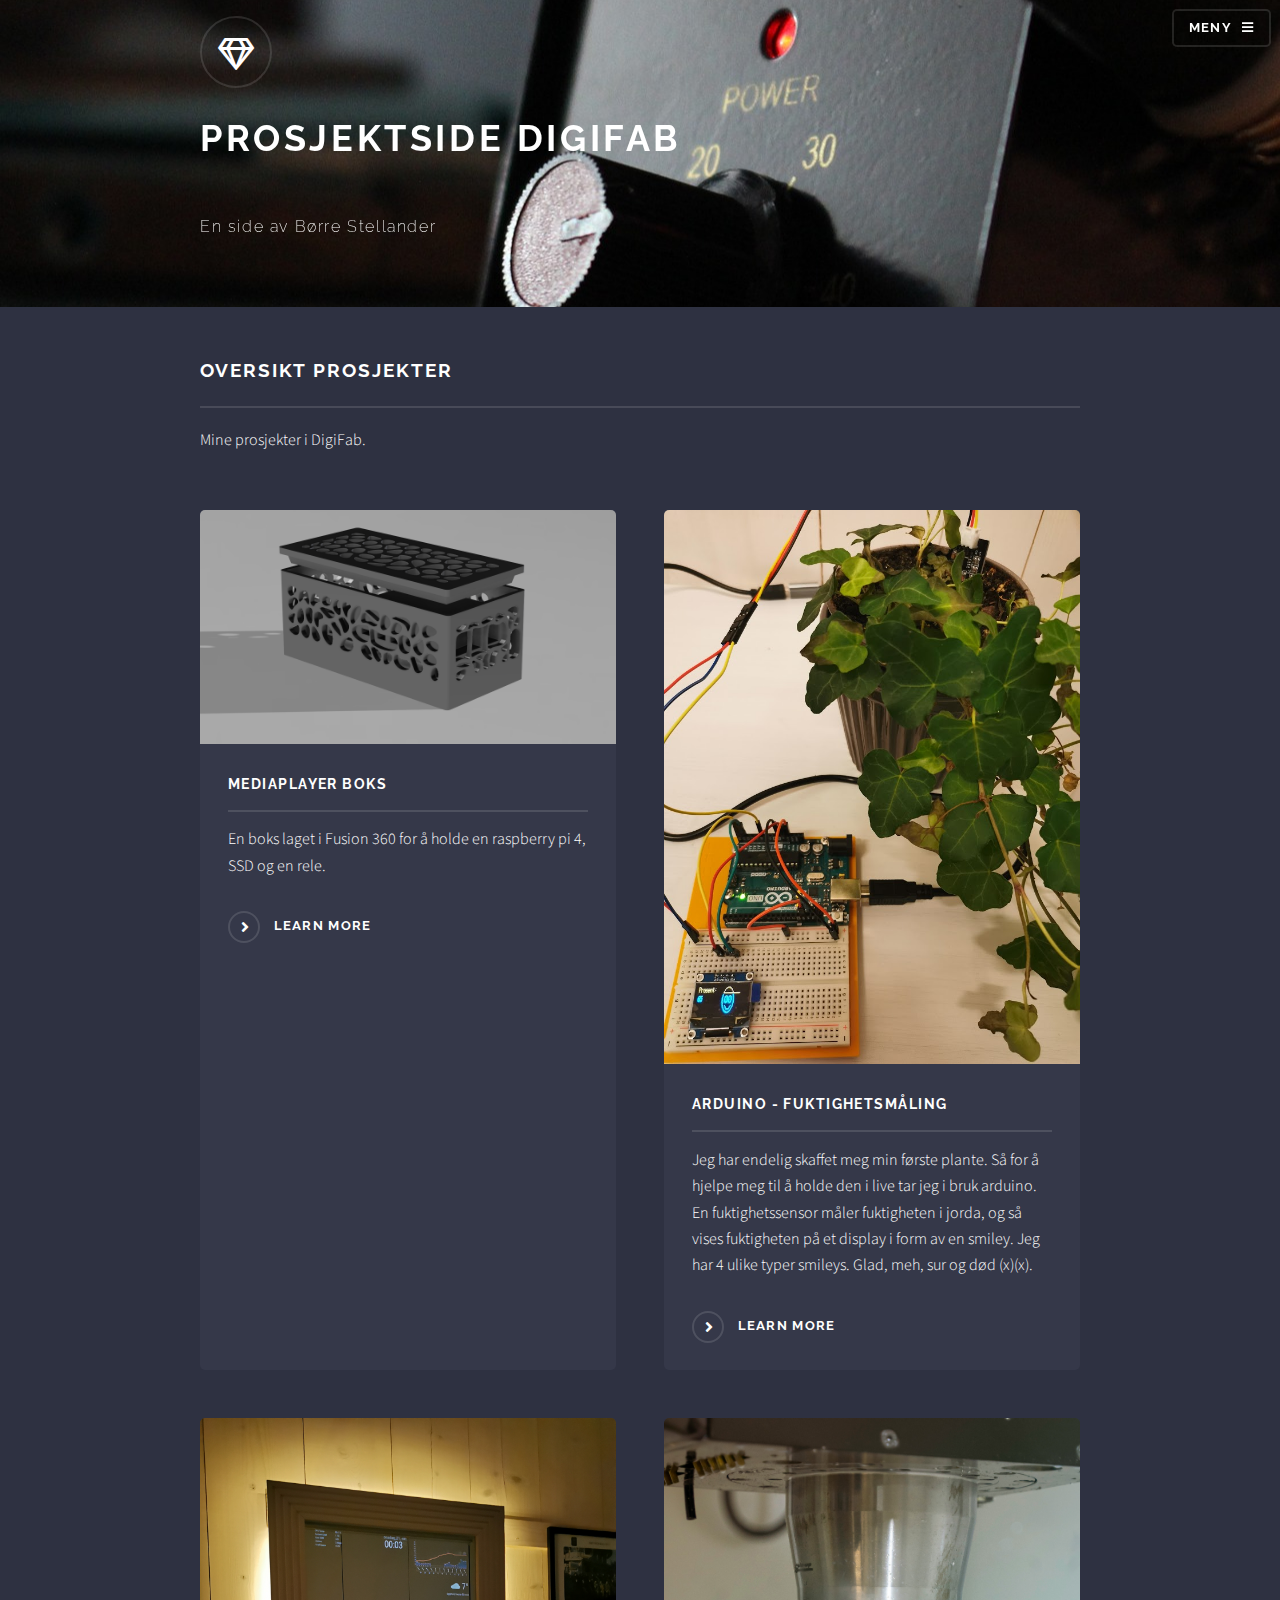
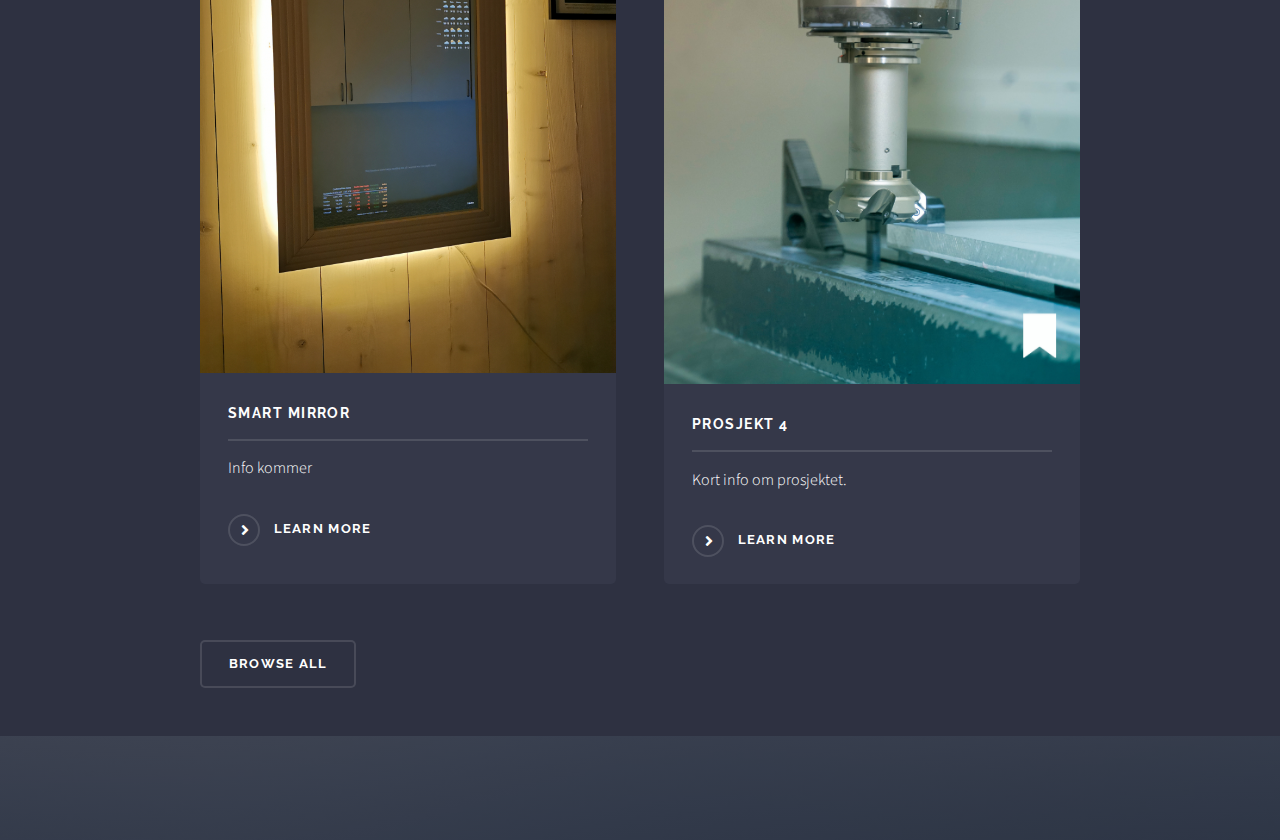
==== docs/index.html @ 193b2a67 "smart_mirror" ====
<!DOCTYPE HTML>
<!--
	Solid State by HTML5 UP
	html5up.net | @ajlkn
	Free for personal and commercial use under the CCA 3.0 license (html5up.net/license)
-->
<html>
	<head>
		<title>Prosjektside DigiFab </title>
		<meta charset="utf-8" />
		<meta name="viewport" content="width=device-width, initial-scale=1, user-scalable=no" />
		<link rel="stylesheet" href="assets/css/main.css" />
	</head>
	<body class="is-preload">

		<!-- Page Wrapper -->
			<div id="page-wrapper">

				<!-- Header -->
					<header id="header" class="alt">
						<h1><a href="index.html">Stellanova</a></h1>
						<nav>
							<a href="#menu">Meny</a>
						</nav>
					</header>
 
				<!-- Menu -->
					<nav id="menu">
						<div class="inner">
							<h2>Menu</h2>
							<ul class="links">
								<li><a href="index.html">Forside</a></li>
								<li><a href="prosjekt2.html">MediaPlayer Box</a></li>
								<li><a href="prosjekt3.html">Fuktighetsmåling</a></li>
								<li><a href="smart_mirror.html">Smart Mirror</a></li>
								<li><a href="prosjekt4.html">Prosjekt 5</a></li>
							</ul>
							<a href="#" class="close">Close</a>
						</div>
					</nav>

				<!-- Banner -->
					<section id="banner">
<!--						<a href="#" class="image"><img src="images/Snowboardv2.jpg" alt="" /></a> -->
						<div class="inner">
							
							<div class="logo"><span class="icon fa-gem"></span></div>
							
							<h2>Prosjektside DigiFab</h2>
							<p>En side av Børre Stellander</p>
							
						</div>
					</section>

				<!-- Wrapper -->
					<section id="wrapper">
							<section id="four" class="wrapper alt style1">
								<div class="inner">
									<h2 class="major">Oversikt prosjekter</h2>
									<p>Mine prosjekter i DigiFab.</p>
									<section class="features">
										<article id="prosjekt2">											
											<a href="prosjekt2.html" class="image"><img src="images/Mediebox v11.png" alt="" /></a>
<!-- Sett article inn i en span	og mod css for å ha link ved å trykke på hele "article"	-->												

											<h3 class="major">MediaPlayer Boks</h3>
											<p>En boks laget i Fusion 360 for å holde en raspberry pi 4, SSD og en rele.</p>
											<a href="prosjekt2.html" class="special">Learn more</a>
										</article>
										<article>
											<a href="prosjekt3.html" class="image"><img src="images/planteV2.jpg" alt="" /></a>
											<h3 class="major">Arduino - Fuktighetsmåling</h3>
											<p>Jeg har endelig skaffet meg min første plante. Så for å hjelpe meg til å holde den i live tar jeg i bruk arduino. 
												En fuktighetssensor måler fuktigheten i jorda, og så vises fuktigheten på et display i form av en smiley. Jeg har 4 ulike typer smileys.
												Glad, meh, sur og død (x)(x).
											</p>
											<a href="prosjekt3.html" class="special">Learn more</a>
										</article>
										<article>
											<a href="smart_mirror.html" class="image"><img src="images/mirror.jpg" alt="" /></a>
											<h3 class="major">Smart Mirror</h3>
											<p>Info kommer</p>
											<a href="#" class="special">Learn more</a>
										</article>
										<article>
											<a href="#" class="image"><img src="images/cnc.jpg" alt="" /></a>
											<h3 class="major">Prosjekt 4</h3>
											<p>Kort info om prosjektet.</p>
											<a href="#" class="special">Learn more</a>
										</article>
									</section>
									<ul class="actions">
										<li><a href="#" class="button">Browse All</a></li>
									</ul>
								</div>
							</section>

					</section>

				<!-- Footer -->
					<section id="footer">			
					</section>

			</div>

		<!-- Scripts -->
			<script src="assets/js/jquery.min.js"></script>
			<script src="assets/js/jquery.scrollex.min.js"></script>
			<script src="assets/js/browser.min.js"></script>
			<script src="assets/js/breakpoints.min.js"></script>
			<script src="assets/js/util.js"></script>
			<script src="assets/js/main.js"></script>

	</body>
</html>
---- docs/assets/css/main.css ----
@import url(fontawesome-all.min.css);
@import url("https://fonts.googleapis.com/css?family=Raleway:200,700|Source+Sans+Pro:300,600,300italic,600italic");

/*
	Solid State by HTML5 UP
	html5up.net | @ajlkn
	Free for personal and commercial use under the CCA 3.0 license (html5up.net/license)
*/

html, body, div, span, applet, object,
iframe, h1, h2, h3, h4, h5, h6, p, blockquote,
pre, a, abbr, acronym, address, big, cite,
code, del, dfn, em, img, ins, kbd, q, s, samp,
small, strike, strong, sub, sup, tt, var, b,
u, i, center, dl, dt, dd, ol, ul, li, fieldset,
form, label, legend, table, caption, tbody,
tfoot, thead, tr, th, td, article, aside,
canvas, details, embed, figure, figcaption,
footer, header, hgroup, menu, nav, output, ruby,
section, summary, time, mark, audio, video {
	margin: 0;
	padding: 0;
	border: 0;
	font-size: 100%;
	font: inherit;
	vertical-align: baseline;}

article, aside, details, figcaption, figure,
footer, header, hgroup, menu, nav, section {
	display: block;}

body {
	line-height: 1;
}

ol, ul {
	list-style: none;
}

blockquote, q {
	quotes: none;
}

	blockquote:before, blockquote:after, q:before, q:after {
		content: '';
		content: none;
	}

table {
	border-collapse: collapse;
	border-spacing: 0;
}

body {
	-webkit-text-size-adjust: none;
}

mark {
	background-color: transparent;
	color: inherit;
}

input::-moz-focus-inner {
	border: 0;
	padding: 0;
}

input, select, textarea {
	-moz-appearance: none;
	-webkit-appearance: none;
	-ms-appearance: none;
	appearance: none;
}

/* Basic */

	@-ms-viewport {
		width: device-width;
	}

	body {
		-ms-overflow-style: scrollbar;
	}

	@media screen and (max-width: 480px) {

		html, body {
			min-width: 320px;
		}

	}

	html {
		box-sizing: border-box;
	}

	*, *:before, *:after {
		box-sizing: inherit;
	}

	body {
		background-color: #2e3141;
		background-image: linear-gradient(to top, rgba(46, 49, 65, 0.8), rgba(46, 49, 65, 0.8)), url("../../images/bg.jpg");
		background-size: auto,
 cover;
		background-attachment: fixed,
 fixed;
		background-position: center,
 center;
	}

		body.is-preload *, body.is-preload *:before, body.is-preload *:after {
			-moz-animation: none !important;
			-webkit-animation: none !important;
			-ms-animation: none !important;
			animation: none !important;
			-moz-transition: none !important;
			-webkit-transition: none !important;
			-ms-transition: none !important;
			transition: none !important;
		}

/* Type */

	body, input, select, textarea {
		color: #ffffff;
		font-family: "Source Sans Pro", Helvetica, sans-serif;
		font-size: 16.5pt;
		font-weight: 300;
		line-height: 1.65;
	}

		@media screen and (max-width: 1680px) {

			body, input, select, textarea {
				font-size: 13pt;
			}

		}

		@media screen and (max-width: 1280px) {

			body, input, select, textarea {
				font-size: 12pt;
			}

		}

		@media screen and (max-width: 980px) {

			body, input, select, textarea {
				font-size: 12pt;
			}

		}

		@media screen and (max-width: 736px) {

			body, input, select, textarea {
				font-size: 12pt;
			}

		}

		@media screen and (max-width: 480px) {

			body, input, select, textarea {
				font-size: 12pt;
			}

		}

	a {
		-moz-transition: color 0.2s ease-in-out, border-bottom-color 0.2s ease-in-out;
		-webkit-transition: color 0.2s ease-in-out, border-bottom-color 0.2s ease-in-out;
		-ms-transition: color 0.2s ease-in-out, border-bottom-color 0.2s ease-in-out;
		transition: color 0.2s ease-in-out, border-bottom-color 0.2s ease-in-out;
		border-bottom: dotted 1px rgba(255, 255, 255, 0.35);
		color: #ffffff;
		text-decoration: none;
	}

		a:hover {
			border-bottom-color: transparent;
			color: #ffffff !important;
		}

		a.special:not(.button) {
			text-decoration: none;
			border-bottom: 0;
			display: block;
			font-family: Raleway, Helvetica, sans-serif;
			font-size: 0.8em;
			font-weight: 700;
			letter-spacing: 0.1em;
			margin: 0 0 2em 0;
			text-transform: uppercase;
		}

			a.special:not(.button):before {
				-moz-osx-font-smoothing: grayscale;
				-webkit-font-smoothing: antialiased;
				display: inline-block;
				font-style: normal;
				font-variant: normal;
				text-rendering: auto;
				line-height: 1;
				text-transform: none !important;
				font-family: 'Font Awesome 5 Free';
				font-weight: 900;
			}

			a.special:not(.button):before {
				-moz-transition: background-color 0.2s ease-in-out;
				-webkit-transition: background-color 0.2s ease-in-out;
				-ms-transition: background-color 0.2s ease-in-out;
				transition: background-color 0.2s ease-in-out;
				border-radius: 100%;
				border: solid 2px rgba(255, 255, 255, 0.125);
				content: '\f105';
				display: inline-block;
				font-size: 1.25em;
				height: 2em;
				line-height: 1.75em;
				margin-right: 0.85em;
				text-align: center;
				text-indent: 0.15em;
				vertical-align: middle;
				width: 2em;
			}

			a.special:not(.button):hover:before {
				background-color: rgba(255, 255, 255, 0.025);
			}

			a.special:not(.button):active:before {
				background-color: rgba(255, 255, 255, 0.075);
			}

	strong, b {
		color: #ffffff;
		font-weight: 600;
	}

	em, i {
		font-style: italic;
	}

	p {
		margin: 0 0 2em 0;
	}

	h1, h2, h3, h4, h5, h6 {
		color: #ffffff;
		font-family: Raleway, Helvetica, sans-serif;
		font-weight: 700;
		letter-spacing: 0.1em;
		margin: 0 0 1em 0;
		text-transform: uppercase;
	}

		h1 a, h2 a, h3 a, h4 a, h5 a, h6 a {
			color: inherit;
			text-decoration: none;
			border-bottom: 0;
		}

		h1 span, h2 span, h3 span, h4 span, h5 span, h6 span {
			font-weight: 200;
		}

		h1.major, h2.major, h3.major, h4.major, h5.major, h6.major {
			padding-bottom: 1em;
			border-bottom: solid 2px rgba(255, 255, 255, 0.125);
		}

	h2 {
		font-size: 1.2em;
	}

	h3 {
		font-size: 0.9em;
	}

	h4 {
		font-size: 0.7em;
	}

	h5 {
		font-size: 0.7em;
	}

	h6 {
		font-size: 0.7em;
	}

	@media screen and (max-width: 736px) {

		h2 {
			font-size: 1em;
		}

		h3 {
			font-size: 0.8em;
		}

	}

	sub {
		font-size: 0.8em;
		position: relative;
		top: 0.5em;
	}

	sup {
		font-size: 0.8em;
		position: relative;
		top: -0.5em;
	}

	blockquote {
		border-left: solid 4px rgba(255, 255, 255, 0.125);
		font-style: italic;
		margin: 0 0 2em 0;
		padding: 0.5em 0 0.5em 2em;
	}

	code {
		background: rgba(255, 255, 255, 0.025);
		border-radius: 5px;
		border: solid 2px rgba(255, 255, 255, 0.125);
		font-family: "Courier New", monospace;
		font-size: 0.9em;
		margin: 0 0.25em;
		padding: 0.25em 0.65em;
	}

	pre {
		-webkit-overflow-scrolling: touch;
		font-family: "Courier New", monospace;
		font-size: 0.9em;
		margin: 0 0 2em 0;
	}

		pre code {
			display: block;
			line-height: 1.75em;
			padding: 1em 1.5em;
			overflow-x: auto;
		}

	hr {
		border: 0;
		border-bottom: solid 2px rgba(255, 255, 255, 0.125);
		margin: 2.5em 0;
	}

		hr.major {
			margin: 4em 0;
		}

	.align-left {
		text-align: left;
	}

	.align-center {
		text-align: center;
	}

	.align-right {
		text-align: right;
	}

/* Row */

	.row {
		display: flex;
		flex-wrap: wrap;
		box-sizing: border-box;
		align-items: stretch;
	}

		.row > * {
			box-sizing: border-box;
		}

		.row.gtr-uniform > * > :last-child {
			margin-bottom: 0;
		}

		.row.aln-left {
			justify-content: flex-start;
		}

		.row.aln-center {
			justify-content: center;
		}

		.row.aln-right {
			justify-content: flex-end;
		}

		.row.aln-top {
			align-items: flex-start;
		}

		.row.aln-middle {
			align-items: center;
		}

		.row.aln-bottom {
			align-items: flex-end;
		}

		.row > .imp {
			order: -1;
		}

		.row > .col-1 {
			width: 8.33333%;
		}

		.row > .off-1 {
			margin-left: 8.33333%;
		}

		.row > .col-2 {
			width: 16.66667%;
		}

		.row > .off-2 {
			margin-left: 16.66667%;
		}

		.row > .col-3 {
			width: 25%;
		}

		.row > .off-3 {
			margin-left: 25%;
		}

		.row > .col-4 {
			width: 33.33333%;
		}

		.row > .off-4 {
			margin-left: 33.33333%;
		}

		.row > .col-5 {
			width: 41.66667%;
		}

		.row > .off-5 {
			margin-left: 41.66667%;
		}

		.row > .col-6 {
			width: 50%;
		}

		.row > .off-6 {
			margin-left: 50%;
		}

		.row > .col-7 {
			width: 58.33333%;
		}

		.row > .off-7 {
			margin-left: 58.33333%;
		}

		.row > .col-8 {
			width: 66.66667%;
		}

		.row > .off-8 {
			margin-left: 66.66667%;
		}

		.row > .col-9 {
			width: 75%;
		}

		.row > .off-9 {
			margin-left: 75%;
		}

		.row > .col-10 {
			width: 83.33333%;
		}

		.row > .off-10 {
			margin-left: 83.33333%;
		}

		.row > .col-11 {
			width: 91.66667%;
		}

		.row > .off-11 {
			margin-left: 91.66667%;
		}

		.row > .col-12 {
			width: 100%;
		}

		.row > .off-12 {
			margin-left: 100%;
		}

		.row.gtr-0 {
			margin-top: 0;
			margin-left: 0em;
		}

			.row.gtr-0 > * {
				padding: 0 0 0 0em;
			}

			.row.gtr-0.gtr-uniform {
				margin-top: 0em;
			}

				.row.gtr-0.gtr-uniform > * {
					padding-top: 0em;
				}

		.row.gtr-25 {
			margin-top: 0;
			margin-left: -0.4375em;
		}

			.row.gtr-25 > * {
				padding: 0 0 0 0.4375em;
			}

			.row.gtr-25.gtr-uniform {
				margin-top: -0.4375em;
			}

				.row.gtr-25.gtr-uniform > * {
					padding-top: 0.4375em;
				}

		.row.gtr-50 {
			margin-top: 0;
			margin-left: -0.875em;
		}

			.row.gtr-50 > * {
				padding: 0 0 0 0.875em;
			}

			.row.gtr-50.gtr-uniform {
				margin-top: -0.875em;
			}

				.row.gtr-50.gtr-uniform > * {
					padding-top: 0.875em;
				}

		.row {
			margin-top: 0;
			margin-left: -1.75em;
		}

			.row > * {
				padding: 0 0 0 1.75em;
			}

			.row.gtr-uniform {
				margin-top: -1.75em;
			}

				.row.gtr-uniform > * {
					padding-top: 1.75em;
				}

		.row.gtr-150 {
			margin-top: 0;
			margin-left: -2.625em;
		}

			.row.gtr-150 > * {
				padding: 0 0 0 2.625em;
			}

			.row.gtr-150.gtr-uniform {
				margin-top: -2.625em;
			}

				.row.gtr-150.gtr-uniform > * {
					padding-top: 2.625em;
				}

		.row.gtr-200 {
			margin-top: 0;
			margin-left: -3.5em;
		}

			.row.gtr-200 > * {
				padding: 0 0 0 3.5em;
			}

			.row.gtr-200.gtr-uniform {
				margin-top: -3.5em;
			}

				.row.gtr-200.gtr-uniform > * {
					padding-top: 3.5em;
				}

		@media screen and (max-width: 1680px) {

			.row {
				display: flex;
				flex-wrap: wrap;
				box-sizing: border-box;
				align-items: stretch;
			}

				.row > * {
					box-sizing: border-box;
				}

				.row.gtr-uniform > * > :last-child {
					margin-bottom: 0;
				}

				.row.aln-left {
					justify-content: flex-start;
				}

				.row.aln-center {
					justify-content: center;
				}

				.row.aln-right {
					justify-content: flex-end;
				}

				.row.aln-top {
					align-items: flex-start;
				}

				.row.aln-middle {
					align-items: center;
				}

				.row.aln-bottom {
					align-items: flex-end;
				}

				.row > .imp-xlarge {
					order: -1;
				}

				.row > .col-1-xlarge {
					width: 8.33333%;
				}

				.row > .off-1-xlarge {
					margin-left: 8.33333%;
				}

				.row > .col-2-xlarge {
					width: 16.66667%;
				}

				.row > .off-2-xlarge {
					margin-left: 16.66667%;
				}

				.row > .col-3-xlarge {
					width: 25%;
				}

				.row > .off-3-xlarge {
					margin-left: 25%;
				}

				.row > .col-4-xlarge {
					width: 33.33333%;
				}

				.row > .off-4-xlarge {
					margin-left: 33.33333%;
				}

				.row > .col-5-xlarge {
					width: 41.66667%;
				}

				.row > .off-5-xlarge {
					margin-left: 41.66667%;
				}

				.row > .col-6-xlarge {
					width: 50%;
				}

				.row > .off-6-xlarge {
					margin-left: 50%;
				}

				.row > .col-7-xlarge {
					width: 58.33333%;
				}

				.row > .off-7-xlarge {
					margin-left: 58.33333%;
				}

				.row > .col-8-xlarge {
					width: 66.66667%;
				}

				.row > .off-8-xlarge {
					margin-left: 66.66667%;
				}

				.row > .col-9-xlarge {
					width: 75%;
				}

				.row > .off-9-xlarge {
					margin-left: 75%;
				}

				.row > .col-10-xlarge {
					width: 83.33333%;
				}

				.row > .off-10-xlarge {
					margin-left: 83.33333%;
				}

				.row > .col-11-xlarge {
					width: 91.66667%;
				}

				.row > .off-11-xlarge {
					margin-left: 91.66667%;
				}

				.row > .col-12-xlarge {
					width: 100%;
				}

				.row > .off-12-xlarge {
					margin-left: 100%;
				}

				.row.gtr-0 {
					margin-top: 0;
					margin-left: 0em;
				}

					.row.gtr-0 > * {
						padding: 0 0 0 0em;
					}

					.row.gtr-0.gtr-uniform {
						margin-top: 0em;
					}

						.row.gtr-0.gtr-uniform > * {
							padding-top: 0em;
						}

				.row.gtr-25 {
					margin-top: 0;
					margin-left: -0.4375em;
				}

					.row.gtr-25 > * {
						padding: 0 0 0 0.4375em;
					}

					.row.gtr-25.gtr-uniform {
						margin-top: -0.4375em;
					}

						.row.gtr-25.gtr-uniform > * {
							padding-top: 0.4375em;
						}

				.row.gtr-50 {
					margin-top: 0;
					margin-left: -0.875em;
				}

					.row.gtr-50 > * {
						padding: 0 0 0 0.875em;
					}

					.row.gtr-50.gtr-uniform {
						margin-top: -0.875em;
					}

						.row.gtr-50.gtr-uniform > * {
							padding-top: 0.875em;
						}

				.row {
					margin-top: 0;
					margin-left: -1.75em;
				}

					.row > * {
						padding: 0 0 0 1.75em;
					}

					.row.gtr-uniform {
						margin-top: -1.75em;
					}

						.row.gtr-uniform > * {
							padding-top: 1.75em;
						}

				.row.gtr-150 {
					margin-top: 0;
					margin-left: -2.625em;
				}

					.row.gtr-150 > * {
						padding: 0 0 0 2.625em;
					}

					.row.gtr-150.gtr-uniform {
						margin-top: -2.625em;
					}

						.row.gtr-150.gtr-uniform > * {
							padding-top: 2.625em;
						}

				.row.gtr-200 {
					margin-top: 0;
					margin-left: -3.5em;
				}

					.row.gtr-200 > * {
						padding: 0 0 0 3.5em;
					}

					.row.gtr-200.gtr-uniform {
						margin-top: -3.5em;
					}

						.row.gtr-200.gtr-uniform > * {
							padding-top: 3.5em;
						}

		}

		@media screen and (max-width: 1280px) {

			.row {
				display: flex;
				flex-wrap: wrap;
				box-sizing: border-box;
				align-items: stretch;
			}

				.row > * {
					box-sizing: border-box;
				}

				.row.gtr-uniform > * > :last-child {
					margin-bottom: 0;
				}

				.row.aln-left {
					justify-content: flex-start;
				}

				.row.aln-center {
					justify-content: center;
				}

				.row.aln-right {
					justify-content: flex-end;
				}

				.row.aln-top {
					align-items: flex-start;
				}

				.row.aln-middle {
					align-items: center;
				}

				.row.aln-bottom {
					align-items: flex-end;
				}

				.row > .imp-large {
					order: -1;
				}

				.row > .col-1-large {
					width: 8.33333%;
				}

				.row > .off-1-large {
					margin-left: 8.33333%;
				}

				.row > .col-2-large {
					width: 16.66667%;
				}

				.row > .off-2-large {
					margin-left: 16.66667%;
				}

				.row > .col-3-large {
					width: 25%;
				}

				.row > .off-3-large {
					margin-left: 25%;
				}

				.row > .col-4-large {
					width: 33.33333%;
				}

				.row > .off-4-large {
					margin-left: 33.33333%;
				}

				.row > .col-5-large {
					width: 41.66667%;
				}

				.row > .off-5-large {
					margin-left: 41.66667%;
				}

				.row > .col-6-large {
					width: 50%;
				}

				.row > .off-6-large {
					margin-left: 50%;
				}

				.row > .col-7-large {
					width: 58.33333%;
				}

				.row > .off-7-large {
					margin-left: 58.33333%;
				}

				.row > .col-8-large {
					width: 66.66667%;
				}

				.row > .off-8-large {
					margin-left: 66.66667%;
				}

				.row > .col-9-large {
					width: 75%;
				}

				.row > .off-9-large {
					margin-left: 75%;
				}

				.row > .col-10-large {
					width: 83.33333%;
				}

				.row > .off-10-large {
					margin-left: 83.33333%;
				}

				.row > .col-11-large {
					width: 91.66667%;
				}

				.row > .off-11-large {
					margin-left: 91.66667%;
				}

				.row > .col-12-large {
					width: 100%;
				}

				.row > .off-12-large {
					margin-left: 100%;
				}

				.row.gtr-0 {
					margin-top: 0;
					margin-left: 0em;
				}

					.row.gtr-0 > * {
						padding: 0 0 0 0em;
					}

					.row.gtr-0.gtr-uniform {
						margin-top: 0em;
					}

						.row.gtr-0.gtr-uniform > * {
							padding-top: 0em;
						}

				.row.gtr-25 {
					margin-top: 0;
					margin-left: -0.4375em;
				}

					.row.gtr-25 > * {
						padding: 0 0 0 0.4375em;
					}

					.row.gtr-25.gtr-uniform {
						margin-top: -0.4375em;
					}

						.row.gtr-25.gtr-uniform > * {
							padding-top: 0.4375em;
						}

				.row.gtr-50 {
					margin-top: 0;
					margin-left: -0.875em;
				}

					.row.gtr-50 > * {
						padding: 0 0 0 0.875em;
					}

					.row.gtr-50.gtr-uniform {
						margin-top: -0.875em;
					}

						.row.gtr-50.gtr-uniform > * {
							padding-top: 0.875em;
						}

				.row {
					margin-top: 0;
					margin-left: -1.75em;
				}

					.row > * {
						padding: 0 0 0 1.75em;
					}

					.row.gtr-uniform {
						margin-top: -1.75em;
					}

						.row.gtr-uniform > * {
							padding-top: 1.75em;
						}

				.row.gtr-150 {
					margin-top: 0;
					margin-left: -2.625em;
				}

					.row.gtr-150 > * {
						padding: 0 0 0 2.625em;
					}

					.row.gtr-150.gtr-uniform {
						margin-top: -2.625em;
					}

						.row.gtr-150.gtr-uniform > * {
							padding-top: 2.625em;
						}

				.row.gtr-200 {
					margin-top: 0;
					margin-left: -3.5em;
				}

					.row.gtr-200 > * {
						padding: 0 0 0 3.5em;
					}

					.row.gtr-200.gtr-uniform {
						margin-top: -3.5em;
					}

						.row.gtr-200.gtr-uniform > * {
							padding-top: 3.5em;
						}

		}

		@media screen and (max-width: 980px) {

			.row {
				display: flex;
				flex-wrap: wrap;
				box-sizing: border-box;
				align-items: stretch;
			}

				.row > * {
					box-sizing: border-box;
				}

				.row.gtr-uniform > * > :last-child {
					margin-bottom: 0;
				}

				.row.aln-left {
					justify-content: flex-start;
				}

				.row.aln-center {
					justify-content: center;
				}

				.row.aln-right {
					justify-content: flex-end;
				}

				.row.aln-top {
					align-items: flex-start;
				}

				.row.aln-middle {
					align-items: center;
				}

				.row.aln-bottom {
					align-items: flex-end;
				}

				.row > .imp-medium {
					order: -1;
				}

				.row > .col-1-medium {
					width: 8.33333%;
				}

				.row > .off-1-medium {
					margin-left: 8.33333%;
				}

				.row > .col-2-medium {
					width: 16.66667%;
				}

				.row > .off-2-medium {
					margin-left: 16.66667%;
				}

				.row > .col-3-medium {
					width: 25%;
				}

				.row > .off-3-medium {
					margin-left: 25%;
				}

				.row > .col-4-medium {
					width: 33.33333%;
				}

				.row > .off-4-medium {
					margin-left: 33.33333%;
				}

				.row > .col-5-medium {
					width: 41.66667%;
				}

				.row > .off-5-medium {
					margin-left: 41.66667%;
				}

				.row > .col-6-medium {
					width: 50%;
				}

				.row > .off-6-medium {
					margin-left: 50%;
				}

				.row > .col-7-medium {
					width: 58.33333%;
				}

				.row > .off-7-medium {
					margin-left: 58.33333%;
				}

				.row > .col-8-medium {
					width: 66.66667%;
				}

				.row > .off-8-medium {
					margin-left: 66.66667%;
				}

				.row > .col-9-medium {
					width: 75%;
				}

				.row > .off-9-medium {
					margin-left: 75%;
				}

				.row > .col-10-medium {
					width: 83.33333%;
				}

				.row > .off-10-medium {
					margin-left: 83.33333%;
				}

				.row > .col-11-medium {
					width: 91.66667%;
				}

				.row > .off-11-medium {
					margin-left: 91.66667%;
				}

				.row > .col-12-medium {
					width: 100%;
				}

				.row > .off-12-medium {
					margin-left: 100%;
				}

				.row.gtr-0 {
					margin-top: 0;
					margin-left: 0em;
				}

					.row.gtr-0 > * {
						padding: 0 0 0 0em;
					}

					.row.gtr-0.gtr-uniform {
						margin-top: 0em;
					}

						.row.gtr-0.gtr-uniform > * {
							padding-top: 0em;
						}

				.row.gtr-25 {
					margin-top: 0;
					margin-left: -0.4375em;
				}

					.row.gtr-25 > * {
						padding: 0 0 0 0.4375em;
					}

					.row.gtr-25.gtr-uniform {
						margin-top: -0.4375em;
					}

						.row.gtr-25.gtr-uniform > * {
							padding-top: 0.4375em;
						}

				.row.gtr-50 {
					margin-top: 0;
					margin-left: -0.875em;
				}

					.row.gtr-50 > * {
						padding: 0 0 0 0.875em;
					}

					.row.gtr-50.gtr-uniform {
						margin-top: -0.875em;
					}

						.row.gtr-50.gtr-uniform > * {
							padding-top: 0.875em;
						}

				.row {
					margin-top: 0;
					margin-left: -1.75em;
				}

					.row > * {
						padding: 0 0 0 1.75em;
					}

					.row.gtr-uniform {
						margin-top: -1.75em;
					}

						.row.gtr-uniform > * {
							padding-top: 1.75em;
						}

				.row.gtr-150 {
					margin-top: 0;
					margin-left: -2.625em;
				}

					.row.gtr-150 > * {
						padding: 0 0 0 2.625em;
					}

					.row.gtr-150.gtr-uniform {
						margin-top: -2.625em;
					}

						.row.gtr-150.gtr-uniform > * {
							padding-top: 2.625em;
						}

				.row.gtr-200 {
					margin-top: 0;
					margin-left: -3.5em;
				}

					.row.gtr-200 > * {
						padding: 0 0 0 3.5em;
					}

					.row.gtr-200.gtr-uniform {
						margin-top: -3.5em;
					}

						.row.gtr-200.gtr-uniform > * {
							padding-top: 3.5em;
						}

		}

		@media screen and (max-width: 736px) {

			.row {
				display: flex;
				flex-wrap: wrap;
				box-sizing: border-box;
				align-items: stretch;
			}

				.row > * {
					box-sizing: border-box;
				}

				.row.gtr-uniform > * > :last-child {
					margin-bottom: 0;
				}

				.row.aln-left {
					justify-content: flex-start;
				}

				.row.aln-center {
					justify-content: center;
				}

				.row.aln-right {
					justify-content: flex-end;
				}

				.row.aln-top {
					align-items: flex-start;
				}

				.row.aln-middle {
					align-items: center;
				}

				.row.aln-bottom {
					align-items: flex-end;
				}

				.row > .imp-small {
					order: -1;
				}

				.row > .col-1-small {
					width: 8.33333%;
				}

				.row > .off-1-small {
					margin-left: 8.33333%;
				}

				.row > .col-2-small {
					width: 16.66667%;
				}

				.row > .off-2-small {
					margin-left: 16.66667%;
				}

				.row > .col-3-small {
					width: 25%;
				}

				.row > .off-3-small {
					margin-left: 25%;
				}

				.row > .col-4-small {
					width: 33.33333%;
				}

				.row > .off-4-small {
					margin-left: 33.33333%;
				}

				.row > .col-5-small {
					width: 41.66667%;
				}

				.row > .off-5-small {
					margin-left: 41.66667%;
				}

				.row > .col-6-small {
					width: 50%;
				}

				.row > .off-6-small {
					margin-left: 50%;
				}

				.row > .col-7-small {
					width: 58.33333%;
				}

				.row > .off-7-small {
					margin-left: 58.33333%;
				}

				.row > .col-8-small {
					width: 66.66667%;
				}

				.row > .off-8-small {
					margin-left: 66.66667%;
				}

				.row > .col-9-small {
					width: 75%;
				}

				.row > .off-9-small {
					margin-left: 75%;
				}

				.row > .col-10-small {
					width: 83.33333%;
				}

				.row > .off-10-small {
					margin-left: 83.33333%;
				}

				.row > .col-11-small {
					width: 91.66667%;
				}

				.row > .off-11-small {
					margin-left: 91.66667%;
				}

				.row > .col-12-small {
					width: 100%;
				}

				.row > .off-12-small {
					margin-left: 100%;
				}

				.row.gtr-0 {
					margin-top: 0;
					margin-left: 0em;
				}

					.row.gtr-0 > * {
						padding: 0 0 0 0em;
					}

					.row.gtr-0.gtr-uniform {
						margin-top: 0em;
					}

						.row.gtr-0.gtr-uniform > * {
							padding-top: 0em;
						}

				.row.gtr-25 {
					margin-top: 0;
					margin-left: -0.3125em;
				}

					.row.gtr-25 > * {
						padding: 0 0 0 0.3125em;
					}

					.row.gtr-25.gtr-uniform {
						margin-top: -0.3125em;
					}

						.row.gtr-25.gtr-uniform > * {
							padding-top: 0.3125em;
						}

				.row.gtr-50 {
					margin-top: 0;
					margin-left: -0.625em;
				}

					.row.gtr-50 > * {
						padding: 0 0 0 0.625em;
					}

					.row.gtr-50.gtr-uniform {
						margin-top: -0.625em;
					}

						.row.gtr-50.gtr-uniform > * {
							padding-top: 0.625em;
						}

				.row {
					margin-top: 0;
					margin-left: -1.25em;
				}

					.row > * {
						padding: 0 0 0 1.25em;
					}

					.row.gtr-uniform {
						margin-top: -1.25em;
					}

						.row.gtr-uniform > * {
							padding-top: 1.25em;
						}

				.row.gtr-150 {
					margin-top: 0;
					margin-left: -1.875em;
				}

					.row.gtr-150 > * {
						padding: 0 0 0 1.875em;
					}

					.row.gtr-150.gtr-uniform {
						margin-top: -1.875em;
					}

						.row.gtr-150.gtr-uniform > * {
							padding-top: 1.875em;
						}

				.row.gtr-200 {
					margin-top: 0;
					margin-left: -2.5em;
				}

					.row.gtr-200 > * {
						padding: 0 0 0 2.5em;
					}

					.row.gtr-200.gtr-uniform {
						margin-top: -2.5em;
					}

						.row.gtr-200.gtr-uniform > * {
							padding-top: 2.5em;
						}

		}

		@media screen and (max-width: 480px) {

			.row {
				display: flex;
				flex-wrap: wrap;
				box-sizing: border-box;
				align-items: stretch;
			}

				.row > * {
					box-sizing: border-box;
				}

				.row.gtr-uniform > * > :last-child {
					margin-bottom: 0;
				}

				.row.aln-left {
					justify-content: flex-start;
				}

				.row.aln-center {
					justify-content: center;
				}

				.row.aln-right {
					justify-content: flex-end;
				}

				.row.aln-top {
					align-items: flex-start;
				}

				.row.aln-middle {
					align-items: center;
				}

				.row.aln-bottom {
					align-items: flex-end;
				}

				.row > .imp-xsmall {
					order: -1;
				}

				.row > .col-1-xsmall {
					width: 8.33333%;
				}

				.row > .off-1-xsmall {
					margin-left: 8.33333%;
				}

				.row > .col-2-xsmall {
					width: 16.66667%;
				}

				.row > .off-2-xsmall {
					margin-left: 16.66667%;
				}

				.row > .col-3-xsmall {
					width: 25%;
				}

				.row > .off-3-xsmall {
					margin-left: 25%;
				}

				.row > .col-4-xsmall {
					width: 33.33333%;
				}

				.row > .off-4-xsmall {
					margin-left: 33.33333%;
				}

				.row > .col-5-xsmall {
					width: 41.66667%;
				}

				.row > .off-5-xsmall {
					margin-left: 41.66667%;
				}

				.row > .col-6-xsmall {
					width: 50%;
				}

				.row > .off-6-xsmall {
					margin-left: 50%;
				}

				.row > .col-7-xsmall {
					width: 58.33333%;
				}

				.row > .off-7-xsmall {
					margin-left: 58.33333%;
				}

				.row > .col-8-xsmall {
					width: 66.66667%;
				}

				.row > .off-8-xsmall {
					margin-left: 66.66667%;
				}

				.row > .col-9-xsmall {
					width: 75%;
				}

				.row > .off-9-xsmall {
					margin-left: 75%;
				}

				.row > .col-10-xsmall {
					width: 83.33333%;
				}

				.row > .off-10-xsmall {
					margin-left: 83.33333%;
				}

				.row > .col-11-xsmall {
					width: 91.66667%;
				}

				.row > .off-11-xsmall {
					margin-left: 91.66667%;
				}

				.row > .col-12-xsmall {
					width: 100%;
				}

				.row > .off-12-xsmall {
					margin-left: 100%;
				}

				.row.gtr-0 {
					margin-top: 0;
					margin-left: 0em;
				}

					.row.gtr-0 > * {
						padding: 0 0 0 0em;
					}

					.row.gtr-0.gtr-uniform {
						margin-top: 0em;
					}

						.row.gtr-0.gtr-uniform > * {
							padding-top: 0em;
						}

				.row.gtr-25 {
					margin-top: 0;
					margin-left: -0.3125em;
				}

					.row.gtr-25 > * {
						padding: 0 0 0 0.3125em;
					}

					.row.gtr-25.gtr-uniform {
						margin-top: -0.3125em;
					}

						.row.gtr-25.gtr-uniform > * {
							padding-top: 0.3125em;
						}

				.row.gtr-50 {
					margin-top: 0;
					margin-left: -0.625em;
				}

					.row.gtr-50 > * {
						padding: 0 0 0 0.625em;
					}

					.row.gtr-50.gtr-uniform {
						margin-top: -0.625em;
					}

						.row.gtr-50.gtr-uniform > * {
							padding-top: 0.625em;
						}

				.row {
					margin-top: 0;
					margin-left: -1.25em;
				}

					.row > * {
						padding: 0 0 0 1.25em;
					}

					.row.gtr-uniform {
						margin-top: -1.25em;
					}

						.row.gtr-uniform > * {
							padding-top: 1.25em;
						}

				.row.gtr-150 {
					margin-top: 0;
					margin-left: -1.875em;
				}

					.row.gtr-150 > * {
						padding: 0 0 0 1.875em;
					}

					.row.gtr-150.gtr-uniform {
						margin-top: -1.875em;
					}

						.row.gtr-150.gtr-uniform > * {
							padding-top: 1.875em;
						}

				.row.gtr-200 {
					margin-top: 0;
					margin-left: -2.5em;
				}

					.row.gtr-200 > * {
						padding: 0 0 0 2.5em;
					}

					.row.gtr-200.gtr-uniform {
						margin-top: -2.5em;
					}

						.row.gtr-200.gtr-uniform > * {
							padding-top: 2.5em;
						}

		}

		@media screen and (max-width: 360px) {

			.row {
				display: flex;
				flex-wrap: wrap;
				box-sizing: border-box;
				align-items: stretch;
			}

				.row > * {
					box-sizing: border-box;
				}

				.row.gtr-uniform > * > :last-child {
					margin-bottom: 0;
				}

				.row.aln-left {
					justify-content: flex-start;
				}

				.row.aln-center {
					justify-content: center;
				}

				.row.aln-right {
					justify-content: flex-end;
				}

				.row.aln-top {
					align-items: flex-start;
				}

				.row.aln-middle {
					align-items: center;
				}

				.row.aln-bottom {
					align-items: flex-end;
				}

				.row > .imp-xxsmall {
					order: -1;
				}

				.row > .col-1-xxsmall {
					width: 8.33333%;
				}

				.row > .off-1-xxsmall {
					margin-left: 8.33333%;
				}

				.row > .col-2-xxsmall {
					width: 16.66667%;
				}

				.row > .off-2-xxsmall {
					margin-left: 16.66667%;
				}

				.row > .col-3-xxsmall {
					width: 25%;
				}

				.row > .off-3-xxsmall {
					margin-left: 25%;
				}

				.row > .col-4-xxsmall {
					width: 33.33333%;
				}

				.row > .off-4-xxsmall {
					margin-left: 33.33333%;
				}

				.row > .col-5-xxsmall {
					width: 41.66667%;
				}

				.row > .off-5-xxsmall {
					margin-left: 41.66667%;
				}

				.row > .col-6-xxsmall {
					width: 50%;
				}

				.row > .off-6-xxsmall {
					margin-left: 50%;
				}

				.row > .col-7-xxsmall {
					width: 58.33333%;
				}

				.row > .off-7-xxsmall {
					margin-left: 58.33333%;
				}

				.row > .col-8-xxsmall {
					width: 66.66667%;
				}

				.row > .off-8-xxsmall {
					margin-left: 66.66667%;
				}

				.row > .col-9-xxsmall {
					width: 75%;
				}

				.row > .off-9-xxsmall {
					margin-left: 75%;
				}

				.row > .col-10-xxsmall {
					width: 83.33333%;
				}

				.row > .off-10-xxsmall {
					margin-left: 83.33333%;
				}

				.row > .col-11-xxsmall {
					width: 91.66667%;
				}

				.row > .off-11-xxsmall {
					margin-left: 91.66667%;
				}

				.row > .col-12-xxsmall {
					width: 100%;
				}

				.row > .off-12-xxsmall {
					margin-left: 100%;
				}

				.row.gtr-0 {
					margin-top: 0;
					margin-left: 0em;
				}

					.row.gtr-0 > * {
						padding: 0 0 0 0em;
					}

					.row.gtr-0.gtr-uniform {
						margin-top: 0em;
					}

						.row.gtr-0.gtr-uniform > * {
							padding-top: 0em;
						}

				.row.gtr-25 {
					margin-top: 0;
					margin-left: -0.3125em;
				}

					.row.gtr-25 > * {
						padding: 0 0 0 0.3125em;
					}

					.row.gtr-25.gtr-uniform {
						margin-top: -0.3125em;
					}

						.row.gtr-25.gtr-uniform > * {
							padding-top: 0.3125em;
						}

				.row.gtr-50 {
					margin-top: 0;
					margin-left: -0.625em;
				}

					.row.gtr-50 > * {
						padding: 0 0 0 0.625em;
					}

					.row.gtr-50.gtr-uniform {
						margin-top: -0.625em;
					}

						.row.gtr-50.gtr-uniform > * {
							padding-top: 0.625em;
						}

				.row {
					margin-top: 0;
					margin-left: -1.25em;
				}

					.row > * {
						padding: 0 0 0 1.25em;
					}

					.row.gtr-uniform {
						margin-top: -1.25em;
					}

						.row.gtr-uniform > * {
							padding-top: 1.25em;
						}

				.row.gtr-150 {
					margin-top: 0;
					margin-left: -1.875em;
				}

					.row.gtr-150 > * {
						padding: 0 0 0 1.875em;
					}

					.row.gtr-150.gtr-uniform {
						margin-top: -1.875em;
					}

						.row.gtr-150.gtr-uniform > * {
							padding-top: 1.875em;
						}

				.row.gtr-200 {
					margin-top: 0;
					margin-left: -2.5em;
				}

					.row.gtr-200 > * {
						padding: 0 0 0 2.5em;
					}

					.row.gtr-200.gtr-uniform {
						margin-top: -2.5em;
					}

						.row.gtr-200.gtr-uniform > * {
							padding-top: 2.5em;
						}

		}

/* Section/Article */

	section.special, article.special {
		text-align: center;
	}

/* Form */

	form {
		margin: 0 0 2em 0;
	}

		form > :last-child {
			margin-bottom: 0;
		}

		form > .fields {
			display: -moz-flex;
			display: -webkit-flex;
			display: -ms-flex;
			display: flex;
			-moz-flex-wrap: wrap;
			-webkit-flex-wrap: wrap;
			-ms-flex-wrap: wrap;
			flex-wrap: wrap;
			width: calc(100% + 3em);
			margin: -1.5em 0 2em -1.5em;
		}

			form > .fields > .field {
				-moz-flex-grow: 0;
				-webkit-flex-grow: 0;
				-ms-flex-grow: 0;
				flex-grow: 0;
				-moz-flex-shrink: 0;
				-webkit-flex-shrink: 0;
				-ms-flex-shrink: 0;
				flex-shrink: 0;
				padding: 1.5em 0 0 1.5em;
				width: calc(100% - 1.5em);
			}

				form > .fields > .field.half {
					width: calc(50% - 0.75em);
				}

				form > .fields > .field.third {
					width: calc(100%/3 - 0.5em);
				}

				form > .fields > .field.quarter {
					width: calc(25% - 0.375em);
				}

		@media screen and (max-width: 480px) {

			form > .fields {
				width: calc(100% + 3em);
				margin: -1.5em 0 2em -1.5em;
			}

				form > .fields > .field {
					padding: 1.5em 0 0 1.5em;
					width: calc(100% - 1.5em);
				}

					form > .fields > .field.half {
						width: calc(100% - 1.5em);
					}

					form > .fields > .field.third {
						width: calc(100% - 1.5em);
					}

					form > .fields > .field.quarter {
						width: calc(100% - 1.5em);
					}

		}

	label {
		color: #ffffff;
		display: block;
		font-family: Raleway, Helvetica, sans-serif;
		font-size: 0.8em;
		font-weight: 700;
		letter-spacing: 0.1em;
		margin: 0 0 0.7em 0;
		text-transform: uppercase;
	}

	input[type="text"],
	input[type="password"],
	input[type="email"],
	input[type="tel"],
	select,
	textarea {
		-moz-appearance: none;
		-webkit-appearance: none;
		-ms-appearance: none;
		appearance: none;
		background: rgba(255, 255, 255, 0.025);
		border-radius: 5px;
		border: none;
		border: solid 2px rgba(255, 255, 255, 0.125);
		color: inherit;
		display: block;
		outline: 0;
		padding: 0 1em;
		text-decoration: none;
		width: 100%;
	}

		input[type="text"]:invalid,
		input[type="password"]:invalid,
		input[type="email"]:invalid,
		input[type="tel"]:invalid,
		select:invalid,
		textarea:invalid {
			box-shadow: none;
		}

		input[type="text"]:focus,
		input[type="password"]:focus,
		input[type="email"]:focus,
		input[type="tel"]:focus,
		select:focus,
		textarea:focus {
			border-color: #5b6ba6;
		}

	select {
		background-image: url("data:image/svg+xml;charset=utf8,%3Csvg xmlns='http://www.w3.org/2000/svg' width='40' height='40' preserveAspectRatio='none' viewBox='0 0 40 40'%3E%3Cpath d='M9.4,12.3l10.4,10.4l10.4-10.4c0.2-0.2,0.5-0.4,0.9-0.4c0.3,0,0.6,0.1,0.9,0.4l3.3,3.3c0.2,0.2,0.4,0.5,0.4,0.9 c0,0.4-0.1,0.6-0.4,0.9L20.7,31.9c-0.2,0.2-0.5,0.4-0.9,0.4c-0.3,0-0.6-0.1-0.9-0.4L4.3,17.3c-0.2-0.2-0.4-0.5-0.4-0.9 c0-0.4,0.1-0.6,0.4-0.9l3.3-3.3c0.2-0.2,0.5-0.4,0.9-0.4S9.1,12.1,9.4,12.3z' fill='rgba(255, 255, 255, 0.125)' /%3E%3C/svg%3E");
		background-size: 1.25rem;
		background-repeat: no-repeat;
		background-position: calc(100% - 1rem) center;
		height: 2.75em;
		padding-right: 2.75em;
		text-overflow: ellipsis;
	}

		select option {
			color: #ffffff;
			background: #2e3141;
		}

		select:focus::-ms-value {
			background-color: transparent;
		}

		select::-ms-expand {
			display: none;
		}

	input[type="text"],
	input[type="password"],
	input[type="email"],
	select {
		height: 2.75em;
	}

	textarea {
		padding: 0.75em 1em;
	}

	input[type="checkbox"],
	input[type="radio"] {
		-moz-appearance: none;
		-webkit-appearance: none;
		-ms-appearance: none;
		appearance: none;
		display: block;
		float: left;
		margin-right: -2em;
		opacity: 0;
		width: 1em;
		z-index: -1;
	}

		input[type="checkbox"] + label,
		input[type="radio"] + label {
			text-decoration: none;
			color: #ffffff;
			cursor: pointer;
			display: inline-block;
			font-size: 1em;
			font-family: "Source Sans Pro", Helvetica, sans-serif;
			text-transform: none;
			letter-spacing: 0;
			font-weight: 300;
			padding-left: 2.4em;
			padding-right: 0.75em;
			position: relative;
		}

			input[type="checkbox"] + label:before,
			input[type="radio"] + label:before {
				-moz-osx-font-smoothing: grayscale;
				-webkit-font-smoothing: antialiased;
				display: inline-block;
				font-style: normal;
				font-variant: normal;
				text-rendering: auto;
				line-height: 1;
				text-transform: none !important;
				font-family: 'Font Awesome 5 Free';
				font-weight: 900;
			}

			input[type="checkbox"] + label:before,
			input[type="radio"] + label:before {
				background: rgba(255, 255, 255, 0.025);
				border-radius: 5px;
				border: solid 2px rgba(255, 255, 255, 0.125);
				content: '';
				display: inline-block;
				font-size: 0.8em;
				height: 2.0625em;
				left: 0;
				line-height: 2.0625em;
				position: absolute;
				text-align: center;
				top: 0;
				width: 2.0625em;
			}

		input[type="checkbox"]:checked + label:before,
		input[type="radio"]:checked + label:before {
			background: #ffffff;
			border-color: #ffffff;
			content: '\f00c';
			color: #2e3141;
		}

		input[type="checkbox"]:focus + label:before,
		input[type="radio"]:focus + label:before {
			border-color: #4c5c96;
		}

	input[type="checkbox"] + label:before {
		border-radius: 5px;
	}

	input[type="radio"] + label:before {
		border-radius: 100%;
	}

	::-webkit-input-placeholder {
		color: rgba(255, 255, 255, 0.35) !important;
		opacity: 1.0;
	}

	:-moz-placeholder {
		color: rgba(255, 255, 255, 0.35) !important;
		opacity: 1.0;
	}

	::-moz-placeholder {
		color: rgba(255, 255, 255, 0.35) !important;
		opacity: 1.0;
	}

	:-ms-input-placeholder {
		color: rgba(255, 255, 255, 0.35) !important;
		opacity: 1.0;
	}

/* Box */

	.box {
		border-radius: 5px;
		border: solid 2px rgba(255, 255, 255, 0.125);
		margin-bottom: 2em;
		padding: 1.5em;
	}

		.box > :last-child,
		.box > :last-child > :last-child,
		.box > :last-child > :last-child > :last-child {
			margin-bottom: 0;
		}

		.box.alt {
			border: 0;
			border-radius: 0;
			padding: 0;
		}

/* Icon */

	.icon {
		text-decoration: none;
		border-bottom: none;
		position: relative;
	}

		.icon:before {
			-moz-osx-font-smoothing: grayscale;
			-webkit-font-smoothing: antialiased;
			display: inline-block;
			font-style: normal;
			font-variant: normal;
			text-rendering: auto;
			line-height: 1;
			text-transform: none !important;
			font-family: 'Font Awesome 5 Free';
			font-weight: 400;
		}

		.icon > .label {
			display: none;
		}

		.icon:before {
			line-height: inherit;
		}

		.icon.solid:before {
			font-weight: 900;
		}

		.icon.brands:before {
			font-family: 'Font Awesome 5 Brands';
		}

/* Image */

	.image {
		border-radius: 5px;
		border: 0;
		display: inline-block;
		position: relative;
	}

		.image img {
			border-radius: 5px;
			display: block;
		}

		.image.left, .image.right {
			max-width: 40%;
		}

			.image.left img, .image.right img {
				width: 100%;
			}

		.image.left {
			float: left;
			padding: 0 1.5em 1em 0;
			top: 0.25em;
		}

		.image.right {
			float: right;
			padding: 0 0 1em 1.5em;
			top: 0.25em;
		}

		.image.fit {
			display: block;
			margin: 0 0 2em 0;
			width: 100%;
		}

			.image.fit img {
				width: 100%;
			}

		.image.main {
			display: block;
			margin: 0 0 3em 0;
			width: 100%;
		}

			.image.main img {
				width: 100%;
			}

/* List */

	ol {
		list-style: decimal;
		margin: 0 0 2em 0;
		padding-left: 1.25em;
	}

		ol li {
			padding-left: 0.25em;
		}

	ul {
		list-style: disc;
		margin: 0 0 2em 0;
		padding-left: 1em;
	}

		ul li {
			padding-left: 0.5em;
		}

		ul.alt {
			list-style: none;
			padding-left: 0;
		}

			ul.alt li {
				border-top: solid 1px rgba(255, 255, 255, 0.125);
				padding: 0.5em 0;
			}

				ul.alt li:first-child {
					border-top: 0;
					padding-top: 0;
				}

	dl {
		margin: 0 0 2em 0;
	}

		dl dt {
			display: block;
			font-weight: 600;
			margin: 0 0 1em 0;
		}

		dl dd {
			margin-left: 2em;
		}

/* Actions */

	ul.actions {
		display: -moz-flex;
		display: -webkit-flex;
		display: -ms-flex;
		display: flex;
		cursor: default;
		list-style: none;
		margin-left: -1em;
		padding-left: 0;
	}

		ul.actions li {
			padding: 0 0 0 1em;
			vertical-align: middle;
		}

		ul.actions.special {
			-moz-justify-content: center;
			-webkit-justify-content: center;
			-ms-justify-content: center;
			justify-content: center;
			width: 100%;
			margin-left: 0;
		}

			ul.actions.special li:first-child {
				padding-left: 0;
			}

		ul.actions.stacked {
			-moz-flex-direction: column;
			-webkit-flex-direction: column;
			-ms-flex-direction: column;
			flex-direction: column;
			margin-left: 0;
		}

			ul.actions.stacked li {
				padding: 1.3em 0 0 0;
			}

				ul.actions.stacked li:first-child {
					padding-top: 0;
				}

		ul.actions.fit {
			width: calc(100% + 1em);
		}

			ul.actions.fit li {
				-moz-flex-grow: 1;
				-webkit-flex-grow: 1;
				-ms-flex-grow: 1;
				flex-grow: 1;
				-moz-flex-shrink: 1;
				-webkit-flex-shrink: 1;
				-ms-flex-shrink: 1;
				flex-shrink: 1;
				width: 100%;
			}

				ul.actions.fit li > * {
					width: 100%;
				}

			ul.actions.fit.stacked {
				width: 100%;
			}

		@media screen and (max-width: 480px) {

			ul.actions:not(.fixed) {
				-moz-flex-direction: column;
				-webkit-flex-direction: column;
				-ms-flex-direction: column;
				flex-direction: column;
				margin-left: 0;
				width: 100% !important;
			}

				ul.actions:not(.fixed) li {
					-moz-flex-grow: 1;
					-webkit-flex-grow: 1;
					-ms-flex-grow: 1;
					flex-grow: 1;
					-moz-flex-shrink: 1;
					-webkit-flex-shrink: 1;
					-ms-flex-shrink: 1;
					flex-shrink: 1;
					padding: 1em 0 0 0;
					text-align: center;
					width: 100%;
				}

					ul.actions:not(.fixed) li > * {
						width: 100%;
					}

					ul.actions:not(.fixed) li:first-child {
						padding-top: 0;
					}

					ul.actions:not(.fixed) li input[type="submit"],
					ul.actions:not(.fixed) li input[type="reset"],
					ul.actions:not(.fixed) li input[type="button"],
					ul.actions:not(.fixed) li button,
					ul.actions:not(.fixed) li .button {
						width: 100%;
					}

						ul.actions:not(.fixed) li input[type="submit"].icon:before,
						ul.actions:not(.fixed) li input[type="reset"].icon:before,
						ul.actions:not(.fixed) li input[type="button"].icon:before,
						ul.actions:not(.fixed) li button.icon:before,
						ul.actions:not(.fixed) li .button.icon:before {
							margin-left: -0.5rem;
						}

		}

/* Icons */

	ul.icons {
		cursor: default;
		list-style: none;
		padding-left: 0;
	}

		ul.icons li {
			display: inline-block;
			padding: 0 1em 0 0;
		}

			ul.icons li:last-child {
				padding-right: 0;
			}

			ul.icons li .icon:before {
				font-size: 1.25em;
			}

/* Contact */

	ul.contact {
		list-style: none;
		padding: 0;
	}

		ul.contact li {
			text-decoration: none;
			margin: 2.5em 0 0 0;
			padding: 0 0 0 3.25em;
			position: relative;
		}

			ul.contact li:before {
				-moz-osx-font-smoothing: grayscale;
				-webkit-font-smoothing: antialiased;
				display: inline-block;
				font-style: normal;
				font-variant: normal;
				text-rendering: auto;
				line-height: 1;
				text-transform: none !important;
				font-family: 'Font Awesome 5 Free';
				font-weight: 400;
			}

			ul.contact li:before {
				border-radius: 100%;
				border: solid 2px rgba(255, 255, 255, 0.125);
				display: inline-block;
				font-size: 0.8em;
				height: 2.5em;
				left: 0;
				line-height: 2.35em;
				position: absolute;
				text-align: center;
				top: 0;
				width: 2.5em;
			}

			ul.contact li:first-child {
				margin-top: 0;
			}

		@media screen and (max-width: 736px) {

			ul.contact li {
				margin: 1.5em 0 0 0;
			}

		}

/* Pagination */

	ul.pagination {
		cursor: default;
		list-style: none;
		padding-left: 0;
	}

		ul.pagination li {
			display: inline-block;
			padding-left: 0;
			vertical-align: middle;
		}

			ul.pagination li > .page {
				-moz-transition: background-color 0.2s ease-in-out, color 0.2s ease-in-out;
				-webkit-transition: background-color 0.2s ease-in-out, color 0.2s ease-in-out;
				-ms-transition: background-color 0.2s ease-in-out, color 0.2s ease-in-out;
				transition: background-color 0.2s ease-in-out, color 0.2s ease-in-out;
				border-bottom: 0;
				border-radius: 5px;
				display: inline-block;
				height: 1.5em;
				line-height: 1.5em;
				margin: 0 0.125em;
				min-width: 1.5em;
				padding: 0 0.5em;
				text-align: center;
			}

				ul.pagination li > .page:hover {
					background-color: rgba(255, 255, 255, 0.025);
				}

				ul.pagination li > .page.active {
					background-color: #4c5c96;
				}

			ul.pagination li:first-child {
				padding-right: 0.75em;
			}

			ul.pagination li:last-child {
				padding-left: 0.75em;
			}

		@media screen and (max-width: 480px) {

			ul.pagination li:nth-child(n+2):nth-last-child(n+2) {
				display: none;
			}

			ul.pagination li .button {
				width: 100%;
			}

			ul.pagination li:first-child {
				width: calc(50% - 2px);
				text-align: left;
				padding-right: 0.325em;
			}

			ul.pagination li:last-child {
				width: calc(50% - 2px);
				text-align: right;
				padding-left: 0.325em;
			}

		}

/* Table */

	.table-wrapper {
		-webkit-overflow-scrolling: touch;
		overflow-x: auto;
	}

	table {
		margin: 0 0 2em 0;
		width: 100%;
	}

		table tbody tr {
			border: solid 1px rgba(255, 255, 255, 0.125);
			border-left: 0;
			border-right: 0;
		}

			table tbody tr:nth-child(2n + 1) {
				background-color: rgba(255, 255, 255, 0.025);
			}

		table td {
			padding: 0.75em 0.75em;
		}

		table th {
			color: #ffffff;
			font-size: 0.9em;
			font-weight: 600;
			padding: 0 0.75em 0.75em 0.75em;
			text-align: left;
		}

		table thead {
			border-bottom: solid 2px rgba(255, 255, 255, 0.125);
		}

		table tfoot {
			border-top: solid 2px rgba(255, 255, 255, 0.125);
		}

		table.alt {
			border-collapse: separate;
		}

			table.alt tbody tr td {
				border: solid 1px rgba(255, 255, 255, 0.125);
				border-left-width: 0;
				border-top-width: 0;
			}

				table.alt tbody tr td:first-child {
					border-left-width: 1px;
				}

			table.alt tbody tr:first-child td {
				border-top-width: 1px;
			}

			table.alt thead {
				border-bottom: 0;
			}

			table.alt tfoot {
				border-top: 0;
			}

/* Button */

	input[type="submit"],
	input[type="reset"],
	input[type="button"],
	button,
	.button {
		-moz-appearance: none;
		-webkit-appearance: none;
		-ms-appearance: none;
		appearance: none;
		-moz-transition: background-color 0.2s ease-in-out;
		-webkit-transition: background-color 0.2s ease-in-out;
		-ms-transition: background-color 0.2s ease-in-out;
		transition: background-color 0.2s ease-in-out;
		background-color: transparent;
		border-radius: 5px;
		border: 0;
		box-shadow: inset 0 0 0 2px rgba(255, 255, 255, 0.125);
		color: #ffffff !important;
		cursor: pointer;
		display: inline-block;
		font-family: Raleway, Helvetica, sans-serif;
		font-size: 0.8em;
		font-weight: 700;
		height: 3.75em;
		letter-spacing: 0.1em;
		line-height: 3.75em;
		padding: 0 2.25em;
		text-align: center;
		text-decoration: none;
		text-transform: uppercase;
		white-space: nowrap;
	}

		input[type="submit"]:hover,
		input[type="reset"]:hover,
		input[type="button"]:hover,
		button:hover,
		.button:hover {
			background-color: rgba(255, 255, 255, 0.025);
		}

		input[type="submit"]:active,
		input[type="reset"]:active,
		input[type="button"]:active,
		button:active,
		.button:active {
			background-color: rgba(255, 255, 255, 0.075);
		}

		input[type="submit"].icon:before,
		input[type="reset"].icon:before,
		input[type="button"].icon:before,
		button.icon:before,
		.button.icon:before {
			margin-right: 0.5em;
			color: rgba(255, 255, 255, 0.35);
		}

		input[type="submit"].primary,
		input[type="reset"].primary,
		input[type="button"].primary,
		button.primary,
		.button.primary {
			background-color: #4c5c96;
			box-shadow: none;
		}

			input[type="submit"].primary:hover,
			input[type="reset"].primary:hover,
			input[type="button"].primary:hover,
			button.primary:hover,
			.button.primary:hover {
				background-color: #53639e;
			}

			input[type="submit"].primary:active,
			input[type="reset"].primary:active,
			input[type="button"].primary:active,
			button.primary:active,
			.button.primary:active {
				background-color: #45558d;
			}

			input[type="submit"].primary.icon:before,
			input[type="reset"].primary.icon:before,
			input[type="button"].primary.icon:before,
			button.primary.icon:before,
			.button.primary.icon:before {
				color: #7985b0;
			}

		input[type="submit"].fit,
		input[type="reset"].fit,
		input[type="button"].fit,
		button.fit,
		.button.fit {
			width: 100%;
		}

		input[type="submit"].small,
		input[type="reset"].small,
		input[type="button"].small,
		button.small,
		.button.small {
			font-size: 0.6em;
		}

		input[type="submit"].large,
		input[type="reset"].large,
		input[type="button"].large,
		button.large,
		.button.large {
			font-size: 1em;
		}

		input[type="submit"].disabled, input[type="submit"]:disabled,
		input[type="reset"].disabled,
		input[type="reset"]:disabled,
		input[type="button"].disabled,
		input[type="button"]:disabled,
		button.disabled,
		button:disabled,
		.button.disabled,
		.button:disabled {
			opacity: 0.25;
		}

		@media screen and (max-width: 480px) {

			input[type="submit"],
			input[type="reset"],
			input[type="button"],
			button,
			.button {
				padding: 0;
			}

		}

/* Features */

	.features {
		display: -moz-flex;
		display: -webkit-flex;
		display: -ms-flex;
		display: flex;
		-moz-flex-wrap: wrap;
		-webkit-flex-wrap: wrap;
		-ms-flex-wrap: wrap;
		flex-wrap: wrap;
		margin: 0 0 2em 0;
	
	}

		.features article {
			padding: 1.75em 1.75em 0.1em 1.75em ;
			background-color: #353849;
			border-radius: 5px;
			margin: 1.5em 3em 1.5em 0;
			width: calc(50% - 1.5em);
			
		}

			.features article:nth-child(2n) {
				margin-right: 0;
			}

			.features article .image {
				border-radius: 5px 5px 0 0;
				display: block;
				margin-bottom: 1.75em;
				margin-left: -1.75em;
				margin-top: -1.75em;
				position: relative;
				width: calc(100% + 3.5em);
			}

				.features article .image img {
					border-radius: 5px 5px 0 0;
					/* Forandre noe hær?  margin?*/
					width: 100%;
				}

		@media screen and (max-width: 980px) {

			.features article {
				margin: 1em 2em 1em 0;
				width: calc(50% - 1em);
			}

		}

		@media screen and (max-width: 736px) {

			.features article {
				padding: 1.5em 1.5em 0.1em 1.5em ;
				margin: 0.875em 1.75em 0.875em 0;
				width: calc(50% - 0.875em - 1px);
			}

				.features article .image {
					margin-bottom: 1.5em;
					margin-left: -1.5em;
					margin-top: -1.5em;
					width: calc(100% + 3em);
				}

		}

		@media screen and (max-width: 480px) {

			.features {
				display: block;
			}

				.features article {
					width: 100%;
					margin: 0 0 2em 0 !important;
				}

		}

/* Header */

	#header {
		-moz-transition: background-color 0.2s ease-in-out;
		-webkit-transition: background-color 0.2s ease-in-out;
		-ms-transition: background-color 0.2s ease-in-out;
		transition: background-color 0.2s ease-in-out;
		background-color: rgba(53, 56, 73, 0.95);
		height: 3.5em;
		left: 0;
		line-height: 3.5em;
		padding: 0 1.25em;
		position: fixed;
		top: 0;
		width: 100%;
		z-index: 10000;
	}

		#header h1 {
			-moz-transition: opacity 0.2s ease-in-out, visibility 0.2s;
			-webkit-transition: opacity 0.2s ease-in-out, visibility 0.2s;
			-ms-transition: opacity 0.2s ease-in-out, visibility 0.2s;
			transition: opacity 0.2s ease-in-out, visibility 0.2s;
			border-bottom: 0;
			font-size: 0.8em;
			margin-bottom: 0;
			opacity: 1;
			visibility: visible;
		}

			#header h1 a {
				border: 0;
			}

		#header nav {
			font-family: Raleway, Helvetica, sans-serif;
			font-size: 0.8em;
			font-weight: 700;
			height: 3em;
			letter-spacing: 0.1em;
			line-height: 3em;
			position: absolute;
			right: 0.7em;
			text-transform: uppercase;
			top: 0.7em;
		}

			#header nav a {
				border: 0;
				display: inline-block;
				padding: 0 1em;
			}

				#header nav a:before {
					float: right;
					margin-left: 0.75em;
				}

				#header nav a[href="#menu"] {
					text-decoration: none;
					-moz-transition: background-color 0.2s ease-in-out;
					-webkit-transition: background-color 0.2s ease-in-out;
					-ms-transition: background-color 0.2s ease-in-out;
					transition: background-color 0.2s ease-in-out;
					border-radius: 5px;
					box-shadow: inset 0 0 0 2px rgba(255, 255, 255, 0.125);
					padding: 0 1.35em;
				}

					#header nav a[href="#menu"]:before {
						-moz-osx-font-smoothing: grayscale;
						-webkit-font-smoothing: antialiased;
						display: inline-block;
						font-style: normal;
						font-variant: normal;
						text-rendering: auto;
						line-height: 1;
						text-transform: none !important;
						font-family: 'Font Awesome 5 Free';
						font-weight: 900;
					}

					#header nav a[href="#menu"]:before {
						content: '\f0c9';
						line-height: inherit;
					}

					#header nav a[href="#menu"]:hover {
						background-color: rgba(255, 255, 255, 0.025);
					}

					#header nav a[href="#menu"]:active {
						background-color: rgba(255, 255, 255, 0.075);
					}

		#header.alt {
			background-color: transparent;
		}

			#header.alt h1 {
				opacity: 0;
				visibility: hidden;
			}

		@media screen and (max-width: 736px) {

			#header {
				height: 2.75em;
				line-height: 2.75em;
			}

				#header nav {
					top: 0;
					right: 0;
					height: inherit;
					line-height: inherit;
				}

					#header nav a {
						height: inherit;
						line-height: inherit;
					}

						#header nav a[href="#menu"] {
							box-shadow: none;
							padding: 0 1em;
							border-radius: 0;
						}

							#header nav a[href="#menu"]:hover, #header nav a[href="#menu"]:active {
								background-color: inherit;
							}

		}

		@media screen and (max-width: 480px) {

			#header nav a[href="#menu"] {
				width: 4em;
				white-space: nowrap;
				text-indent: 4em;
				position: relative;
			}

				#header nav a[href="#menu"]:before {
					width: inherit;
					position: absolute;
					top: 0;
					left: 0;
					text-indent: 0;
					text-align: right;
					margin-left: 0;
					padding-right: 1.25em;
				}

		}

/* Menu */

	#page-wrapper {
		-moz-transition: -moz-filter 0.25s ease;
		-webkit-transition: -webkit-filter 0.25s ease;
		-ms-transition: -ms-filter 0.25s ease;
		transition: filter 0.25s ease;
	}

	#menu {
		-moz-align-items: center;
		-webkit-align-items: center;
		-ms-align-items: center;
		align-items: center;
		display: -moz-flex;
		display: -webkit-flex;
		display: -ms-flex;
		display: flex;
		-moz-justify-content: center;
		-webkit-justify-content: center;
		-ms-justify-content: center;
		justify-content: center;
		pointer-events: none;
		-moz-transition: opacity 0.35s ease, visibility 0.35s;
		-webkit-transition: opacity 0.35s ease, visibility 0.35s;
		-ms-transition: opacity 0.35s ease, visibility 0.35s;
		transition: opacity 0.35s ease, visibility 0.35s;
		-moz-user-select: none;
		-webkit-user-select: none;
		-ms-user-select: none;
		user-select: none;
		-webkit-tap-highlight-color: rgba(0, 0, 0, 0);
		background: rgba(46, 49, 65, 0.8);
		cursor: default;
		height: 100%;
		left: 0;
		opacity: 0;
		position: fixed;
		text-align: center;
		top: 0;
		visibility: hidden;
		width: 100%;
	}

		#menu .inner {
			padding: 2.5em 1.5em 0.5em 1.5em ;
			-moz-transform: translateY(0.5em);
			-webkit-transform: translateY(0.5em);
			-ms-transform: translateY(0.5em);
			transform: translateY(0.5em);
			-moz-transition: opacity 0.35s ease, -moz-transform 0.35s ease;
			-webkit-transition: opacity 0.35s ease, -webkit-transform 0.35s ease;
			-ms-transition: opacity 0.35s ease, -ms-transform 0.35s ease;
			transition: opacity 0.35s ease, transform 0.35s ease;
			-webkit-overflow-scrolling: touch;
			background: #4c5c96;
			border-radius: 5px;
			display: block;
			max-width: 100%;
			opacity: 0;
			position: relative;
			width: 18em;
		}

		#menu h2 {
			border-bottom: solid 2px rgba(255, 255, 255, 0.125);
			padding-bottom: 1em;
		}

		#menu .close {
			background-image: url("images/close.svg");
			background-position: 75% 25%;
			background-repeat: no-repeat;
			background-size: 2em 2em;
			border: 0;
			content: '';
			display: block;
			height: 4em;
			overflow: hidden;
			position: absolute;
			right: 0;
			text-align: center;
			text-indent: 4em;
			top: 0;
			width: 4em;
		}

		#menu .links {
			list-style: none;
			margin-bottom: 1.5em;
			padding: 0;
		}

			#menu .links li {
				padding: 0;
			}

				#menu .links li a {
					border-radius: 5px;
					border: 0;
					display: block;
					font-family: Raleway, Helvetica, sans-serif;
					font-size: 0.8em;
					font-weight: 200;
					letter-spacing: 0.1em;
					line-height: 1.85em;
					padding: 0.75em 0;
					text-transform: uppercase;
				}

					#menu .links li a:hover {
						background: #45558d;
					}

		@media screen and (max-width: 736px) {

			#menu .inner {
				max-height: 100%;
				overflow-y: auto;
				overflow-x: hidden;
			}

				#menu .inner .close {
					background-size: 1.5em 1.5em;
				}

		}

	body.is-menu-visible #page-wrapper {
		-moz-filter: blur(1.5px);
		-webkit-filter: blur(1.5px);
		-ms-filter: blur(1.5px);
		filter: blur(1.5px);
	}

	body.is-menu-visible #menu {
		pointer-events: auto;
		opacity: 1;
		visibility: visible;
	}

		body.is-menu-visible #menu .inner {
			-moz-transform: translateY(0);
			-webkit-transform: translateY(0);
			-ms-transform: translateY(0);
			transform: translateY(0);
			opacity: 1;
		}

/* Banner */

	#banner {
		padding: 10em 0 4.75em 0 ;
	}

		#banner .inner {
			margin: 0 auto;
			width: 55em;
		}

		#banner .logo {
			-moz-transition: opacity 2s ease, -moz-transform 1s ease;
			-webkit-transition: opacity 2s ease, -webkit-transform 1s ease;
			-ms-transition: opacity 2s ease, -ms-transform 1s ease;
			transition: opacity 2s ease, transform 1s ease;
			-moz-transform: translateY(0);
			-webkit-transform: translateY(0);
			-ms-transform: translateY(0);
			transform: translateY(0);
			opacity: 1;
			margin: 0 0 1.3em 0;
		}

			#banner .logo .icon {
				border-radius: 100%;
				border: solid 2px rgba(255, 255, 255, 0.125);
				cursor: default;
				display: inline-block;
				font-size: 2em;
				height: 2.25em;
				line-height: 2.25em;
				text-align: center;
				width: 2.25em;
			}

		#banner h2 {
			-moz-transition: opacity 0.5s ease, -moz-transform 0.5s ease, -moz-filter 0.25s ease;
			-webkit-transition: opacity 0.5s ease, -webkit-transform 0.5s ease, -webkit-filter 0.25s ease;
			-ms-transition: opacity 0.5s ease, -ms-transform 0.5s ease, -ms-filter 0.25s ease;
			transition: opacity 0.5s ease, transform 0.5s ease, filter 0.25s ease;
			-moz-transform: translateX(0);
			-webkit-transform: translateX(0);
			-ms-transform: translateX(0);
			transform: translateX(0);
			-moz-transition-delay: 0.65s;
			-webkit-transition-delay: 0.65s;
			-ms-transition-delay: 0.65s;
			transition-delay: 0.65s;
			-moz-filter: blur(0);
			-webkit-filter: blur(0);
			-ms-filter: blur(0);
			filter: blur(0);
			opacity: 1;
			font-size: 2.25em;
			margin-bottom: 0.8em;
			padding-bottom: 0.4em;
		}

		#banner p {
			-moz-transition: opacity 0.5s ease, -moz-transform 0.5s ease, -moz-filter 0.25s ease;
			-webkit-transition: opacity 0.5s ease, -webkit-transform 0.5s ease, -webkit-filter 0.25s ease;
			-ms-transition: opacity 0.5s ease, -ms-transform 0.5s ease, -ms-filter 0.25s ease;
			transition: opacity 0.5s ease, transform 0.5s ease, filter 0.25s ease;
			-moz-transform: translateX(0);
			-webkit-transform: translateX(0);
			-ms-transform: translateX(0);
			transform: translateX(0);
			-moz-transition-delay: 0.8s;
			-webkit-transition-delay: 0.8s;
			-ms-transition-delay: 0.8s;
			transition-delay: 0.8s;
			-moz-filter: blur(0);
			-webkit-filter: blur(0);
			-ms-filter: blur(0);
			filter: blur(0);
			opacity: 1;
			font-family: Raleway, Helvetica, sans-serif;
			font-size: 1em;
			font-weight: 200;
			letter-spacing: 0.1em;
			line-height: 2;
		}

		@media screen and (max-width: 2560px) {			/*1280 */

			#banner {
				padding: 1em 0 2em 0 ;
				background-image: url("../../images/welder.jpg");
				background-position: center,
 center;
				margin-bottom: -6.5em;
			}

		}

		@media screen and (max-width: 980px) {

			#banner {
				padding: 2em 3em 2em 3em ;
				margin-bottom: -4.75em;
			}

				#banner .inner {
					width: 100%;
				}

		}

		@media screen and (max-width: 736px) {

			#banner {
				padding: 2em 2em 2em 2em ;
				margin-bottom: -2.5em;
			}

				#banner .logo {
					margin: 0 0 1em 0;
				}

					#banner .logo .icon {
						font-size: 1.5em;
					}

				#banner h2 {
					font-size: 1.5em;
				}

				#banner p {
					font-size: 0.8em;
				}

		}

		body.is-preload #banner .logo {
			-moz-transform: translateY(0.5em);
			-webkit-transform: translateY(0.5em);
			-ms-transform: translateY(0.5em);
			transform: translateY(0.5em);
			opacity: 0;
		}

		body.is-preload #banner h2 {
			opacity: 0;
			-moz-transform: translateX(0.25em);
			-webkit-transform: translateX(0.25em);
			-ms-transform: translateX(0.25em);
			transform: translateX(0.25em);
			-moz-filter: blur(2px);
			-webkit-filter: blur(2px);
			-ms-filter: blur(2px);
			filter: blur(2px);
		}

		body.is-preload #banner p {
			opacity: 0;
			-moz-transform: translateX(0.5em);
			-webkit-transform: translateX(0.5em);
			-ms-transform: translateX(0.5em);
			transform: translateX(0.5em);
			-moz-filter: blur(2px);
			-webkit-filter: blur(2px);
			-ms-filter: blur(2px);
			filter: blur(2px);
		}

/* Wrapper */

	#wrapper > header {
		padding: 6em 0 2.25em 0 ;
	}

		#wrapper > header .inner {
			margin: 0 auto;
			width: 55em;
		}

		#wrapper > header h2 {
			border-bottom: solid 2px rgba(255, 255, 255, 0.125);
			font-size: 2em;
			margin-bottom: 0.8em;
			padding-bottom: 0.4em;
		}

		#wrapper > header p {
			font-family: Raleway, Helvetica, sans-serif;
			font-size: 1em;
			font-weight: 200;
			letter-spacing: 0.1em;
			line-height: 2;
			text-transform: uppercase;
		}
/*   			----------- Generic---------------                     */
	@media screen and (max-width: 1280px) {

		#wrapper > header {
			padding: 6em 0 6em 0 ;
			background-color: #2e3141;
			background-image: linear-gradient(to top, rgba(46, 49, 65, 0.8), rgba(46, 49, 65, 0.8)), url("../../images/bg.jpg");
			background-size: auto,
 cover;
			background-position: center,
 0% 30%;
			margin-bottom: -6.5em;
		}

	}

	@media screen and (max-width: 980px) {

		#wrapper > header {
			padding: 6em 3em 6em 3em ;
			background-size: auto,
 cover;
			background-position: center,
 0% 0%;
			margin-bottom: -4.75em;
		}

			#wrapper > header .inner {
				width: 100%;
			}

	}

	@media screen and (max-width: 736px) {

		#wrapper > header {
			padding: 6em 2em 3em 2em ;
			background-size: auto,
 125%;
			margin-bottom: -2.5em;
		}

			#wrapper > header h2 {
				font-size: 1.25em;
			}

			#wrapper > header p {
				font-size: 0.8em;
			}

	}

	.wrapper {
		background-color: #2e3141;
		margin: 6.5em 0;
		position: relative;
	}

/*		.wrapper:before, .wrapper:after {
			background-image: url("data:image/svg+xml;charset=utf8,%3Csvg xmlns='http://www.w3.org/2000/svg' width='100' height='100' viewBox='0 0 100 100' preserveAspectRatio='none'%3E%3Cpolygon points='0,100 100,0 100,100' style='fill:%232e3141%3B' /%3E%3C/svg%3E");
		}

		.wrapper:before {
			box-shadow: inset 0 -1px 0 0 #2e3141, 0 1px 0 0 #2e3141;
		}

		.wrapper:after {
			box-shadow: inset 0 -1px 0 0 #2e3141, 0 1px 0 0 #2e3141;
		}

		.wrapper:before, .wrapper:after {
			background-repeat: no-repeat;
			background-size: 100% 100%;
			content: '';
			display: block;
			height: 6.5em;
			position: absolute;
			width: 100%;
		}

		.wrapper:before {
			left: 0;
			top: -6.5em;
		}

		.wrapper:after {
			-moz-transform: scaleY(-1);
			-webkit-transform: scaleY(-1);
			-ms-transform: scaleY(-1);
			transform: scaleY(-1);
			bottom: -6.5em;
			left: 0;
		}

		.wrapper.alt:before {
			-moz-transform: scaleX(-1);
			-webkit-transform: scaleX(-1);
			-ms-transform: scaleX(-1);
			transform: scaleX(-1);
		}

		.wrapper.alt:after {
			-moz-transform: scaleY(-1) scaleX(-1);
			-webkit-transform: scaleY(-1) scaleX(-1);
			-ms-transform: scaleY(-1) scaleX(-1);
			transform: scaleY(-1) scaleX(-1);
		}
*/
		.wrapper .inner {
			padding: 3em 0 1em 0 ;
			margin: 0 auto;
			width: 55em;
		}

		.wrapper.style2 {
			background-color: #353849;
		}

			.wrapper.style2:before, .wrapper.style2:after {
				background-image: url("data:image/svg+xml;charset=utf8,%3Csvg xmlns='http://www.w3.org/2000/svg' width='100' height='100' viewBox='0 0 100 100' preserveAspectRatio='none'%3E%3Cpolygon points='0,100 100,0 100,100' style='fill:%23353849%3B' /%3E%3C/svg%3E");
			}

			.wrapper.style2:before {
				box-shadow: inset 0 -1px 0 0 #353849, 0 1px 0 0 #353849;
			}

			.wrapper.style2:after {
				box-shadow: inset 0 -1px 0 0 #353849, 0 1px 0 0 #353849;
			}

		.wrapper.style3 {
			background-color: #3d4051;
		}

			.wrapper.style3:before, .wrapper.style3:after {
				background-image: url("data:image/svg+xml;charset=utf8,%3Csvg xmlns='http://www.w3.org/2000/svg' width='100' height='100' viewBox='0 0 100 100' preserveAspectRatio='none'%3E%3Cpolygon points='0,100 100,0 100,100' style='fill:%233d4051%3B' /%3E%3C/svg%3E");
			}

			.wrapper.style3:before {
				box-shadow: inset 0 -1px 0 0 #3d4051, 0 1px 0 0 #3d4051;
			}

			.wrapper.style3:after {
				box-shadow: inset 0 -1px 0 0 #3d4051, 0 1px 0 0 #3d4051;
			}

		.wrapper.style4 {
			background-color: #454858;
		}

			.wrapper.style4:before, .wrapper.style4:after {
				background-image: url("data:image/svg+xml;charset=utf8,%3Csvg xmlns='http://www.w3.org/2000/svg' width='100' height='100' viewBox='0 0 100 100' preserveAspectRatio='none'%3E%3Cpolygon points='0,100 100,0 100,100' style='fill:%23454858%3B' /%3E%3C/svg%3E");
			}

			.wrapper.style4:before {
				box-shadow: inset 0 -1px 0 0 #454858, 0 1px 0 0 #454858;
			}

			.wrapper.style4:after {
				box-shadow: inset 0 -1px 0 0 #454858, 0 1px 0 0 #454858;
			}

		.wrapper.style5 {
			background-color: #4d5060;
		}

			.wrapper.style5:before, .wrapper.style5:after {
				background-image: url("data:image/svg+xml;charset=utf8,%3Csvg xmlns='http://www.w3.org/2000/svg' width='100' height='100' viewBox='0 0 100 100' preserveAspectRatio='none'%3E%3Cpolygon points='0,100 100,0 100,100' style='fill:%234d5060%3B' /%3E%3C/svg%3E");
			}

			.wrapper.style5:before {
				box-shadow: inset 0 -1px 0 0 #4d5060, 0 1px 0 0 #4d5060;
			}

			.wrapper.style5:after {
				box-shadow: inset 0 -1px 0 0 #4d5060, 0 1px 0 0 #4d5060;
			}

		.wrapper.style6 {
			background-color: #555867;
		}

			.wrapper.style6:before, .wrapper.style6:after {
				background-image: url("data:image/svg+xml;charset=utf8,%3Csvg xmlns='http://www.w3.org/2000/svg' width='100' height='100' viewBox='0 0 100 100' preserveAspectRatio='none'%3E%3Cpolygon points='0,100 100,0 100,100' style='fill:%23555867%3B' /%3E%3C/svg%3E");
			}

			.wrapper.style6:before {
				box-shadow: inset 0 -1px 0 0 #555867, 0 1px 0 0 #555867;
			}

			.wrapper.style6:after {
				box-shadow: inset 0 -1px 0 0 #555867, 0 1px 0 0 #555867;
			}

		.wrapper.spotlight {
			background-color: #4c5c96;
		}

			.wrapper.spotlight:before, .wrapper.spotlight:after {
				background-image: url("data:image/svg+xml;charset=utf8,%3Csvg xmlns='http://www.w3.org/2000/svg' width='100' height='100' viewBox='0 0 100 100' preserveAspectRatio='none'%3E%3Cpolygon points='0,100 100,0 100,100' style='fill:%234c5c96%3B' /%3E%3C/svg%3E");
			}

			.wrapper.spotlight:before {
				box-shadow: inset 0 -1px 0 0 #4c5c96, 0 1px 0 0 #4c5c96;
			}

			.wrapper.spotlight:after {
				box-shadow: inset 0 -1px 0 0 #4c5c96, 0 1px 0 0 #4c5c96;
			}

			.wrapper.spotlight .inner {
				display: -moz-flex;
				display: -webkit-flex;
				display: -ms-flex;
				display: flex;
				-moz-align-items: center;
				-webkit-align-items: center;
				-ms-align-items: center;
				align-items: center;
				-moz-flex-direction: row;
				-webkit-flex-direction: row;
				-ms-flex-direction: row;
				flex-direction: row;
			}

			.wrapper.spotlight .image {
				border-radius: 100%;
				margin: 0 3em 2em 0;
				width: 22em;
				overflow: hidden;
				-ms-flex: 1;
			}

				.wrapper.spotlight .image img {
					border-radius: 100%;
					width: 100%;
				}

			.wrapper.spotlight .content {
				width: 100%;
				-ms-flex: 2;
			}

			.wrapper.spotlight:nth-child(2n - 1) .inner {
				-moz-flex-direction: row-reverse;
				-webkit-flex-direction: row-reverse;
				-ms-flex-direction: row-reverse;
				flex-direction: row-reverse;
				text-align: right;
			}

			.wrapper.spotlight:nth-child(2n - 1) .image {
				margin: 0 0 2em 3em;
			}

			.wrapper.spotlight.style2 {
				background-color: #45558d;
			}

				.wrapper.spotlight.style2:before, .wrapper.spotlight.style2:after {
					background-image: url("data:image/svg+xml;charset=utf8,%3Csvg xmlns='http://www.w3.org/2000/svg' width='100' height='100' viewBox='0 0 100 100' preserveAspectRatio='none'%3E%3Cpolygon points='0,100 100,0 100,100' style='fill:%2345558d%3B' /%3E%3C/svg%3E");
				}

				.wrapper.spotlight.style2:before {
					box-shadow: inset 0 -1px 0 0 #45558d, 0 1px 0 0 #45558d;
				}

				.wrapper.spotlight.style2:after {
					box-shadow: inset 0 -1px 0 0 #45558d, 0 1px 0 0 #45558d;
				}

			.wrapper.spotlight.style3 {
				background-color: #3f4e85;
			}

				.wrapper.spotlight.style3:before, .wrapper.spotlight.style3:after {
					background-image: url("data:image/svg+xml;charset=utf8,%3Csvg xmlns='http://www.w3.org/2000/svg' width='100' height='100' viewBox='0 0 100 100' preserveAspectRatio='none'%3E%3Cpolygon points='0,100 100,0 100,100' style='fill:%233f4e85%3B' /%3E%3C/svg%3E");
				}

				.wrapper.spotlight.style3:before {
					box-shadow: inset 0 -1px 0 0 #3f4e85, 0 1px 0 0 #3f4e85;
				}

				.wrapper.spotlight.style3:after {
					box-shadow: inset 0 -1px 0 0 #3f4e85, 0 1px 0 0 #3f4e85;
				}

			.wrapper.spotlight.style4 {
				background-color: #39477c;
			}

				.wrapper.spotlight.style4:before, .wrapper.spotlight.style4:after {
					background-image: url("data:image/svg+xml;charset=utf8,%3Csvg xmlns='http://www.w3.org/2000/svg' width='100' height='100' viewBox='0 0 100 100' preserveAspectRatio='none'%3E%3Cpolygon points='0,100 100,0 100,100' style='fill:%2339477c%3B' /%3E%3C/svg%3E");
				}

				.wrapper.spotlight.style4:before {
					box-shadow: inset 0 -1px 0 0 #39477c, 0 1px 0 0 #39477c;
				}

				.wrapper.spotlight.style4:after {
					box-shadow: inset 0 -1px 0 0 #39477c, 0 1px 0 0 #39477c;
				}

			.wrapper.spotlight.style5 {
				background-color: #324072;
			}

				.wrapper.spotlight.style5:before, .wrapper.spotlight.style5:after {
					background-image: url("data:image/svg+xml;charset=utf8,%3Csvg xmlns='http://www.w3.org/2000/svg' width='100' height='100' viewBox='0 0 100 100' preserveAspectRatio='none'%3E%3Cpolygon points='0,100 100,0 100,100' style='fill:%23324072%3B' /%3E%3C/svg%3E");
				}

				.wrapper.spotlight.style5:before {
					box-shadow: inset 0 -1px 0 0 #324072, 0 1px 0 0 #324072;
				}

				.wrapper.spotlight.style5:after {
					box-shadow: inset 0 -1px 0 0 #324072, 0 1px 0 0 #324072;
				}

			.wrapper.spotlight.style6 {
				background-color: #2d3a69;
			}

				.wrapper.spotlight.style6:before, .wrapper.spotlight.style6:after {
					background-image: url("data:image/svg+xml;charset=utf8,%3Csvg xmlns='http://www.w3.org/2000/svg' width='100' height='100' viewBox='0 0 100 100' preserveAspectRatio='none'%3E%3Cpolygon points='0,100 100,0 100,100' style='fill:%232d3a69%3B' /%3E%3C/svg%3E");
				}

				.wrapper.spotlight.style6:before {
					box-shadow: inset 0 -1px 0 0 #2d3a69, 0 1px 0 0 #2d3a69;
				}

				.wrapper.spotlight.style6:after {
					box-shadow: inset 0 -1px 0 0 #2d3a69, 0 1px 0 0 #2d3a69;
				}

		@media screen and (max-width: 980px) {

			.wrapper {
				margin: 4.75em 0;
			}

				.wrapper:before, .wrapper:after {
					height: 4.75em;
				}

				.wrapper:before {
					top: -4.75em;
				}

				.wrapper:after {
					bottom: -4.75em;
					left: 0;
				}

				.wrapper .inner {
					padding: 3em 3em 1em 3em ;
					width: 100%;
				}

				.wrapper.spotlight .image {
					margin: 0 2em 2em 0;
					width: 32em;
				}

				.wrapper.spotlight:nth-child(2n - 1) .image {
					margin: 0 0 2em 2em;
				}

		}

		@media screen and (max-width: 736px) {

			.wrapper {
				margin: 2.5em 0;
			}

				.wrapper:before, .wrapper:after {
					height: 2.5em;
				}

				.wrapper:before {
					top: -2.5em;
				}

				.wrapper:after {
					bottom: -2.5em;
					left: 0;
				}

				.wrapper .inner {
					padding: 2em 2em 0.1em 2em ;
				}

				.wrapper.spotlight .inner {
					-moz-align-items: -moz-flex-start;
					-webkit-align-items: -webkit-flex-start;
					-ms-align-items: -ms-flex-start;
					align-items: flex-start;
				}

				.wrapper.spotlight .image {
					width: 19em;
					margin: 0 1.75em 2em 0;
				}

				.wrapper.spotlight:nth-child(2n - 1) .image {
					margin: 0 0 2em 1.75em;
				}

		}

		@media screen and (max-width: 480px) {

			.wrapper.spotlight .inner {
				display: block;
			}

			.wrapper.spotlight .image {
				margin: 0 0 1em 0 !important;
				max-width: 85%;
				width: 12em;
			}

		}

		@media screen and (max-width: 360px) {

			.wrapper .inner {
				padding: 2em 1.5em 0.1em 1.5em ;
			}

		}



/* Gist */

.gist {
	max-width:700px;
	overflow:auto;
 }
 
 .gist .blob-wrapper.data {
	max-height:700px;
	overflow:auto;
 }

/* Footer */

	#footer .inner {
		padding: 5em 0 3em 0 ;
		display: -moz-flex;
		display: -webkit-flex;
		display: -ms-flex;
		display: flex;
		-moz-flex-direction: row;
		-webkit-flex-direction: row;
		-ms-flex-direction: row;
		flex-direction: row;
		-moz-flex-wrap: wrap;
		-webkit-flex-wrap: wrap;
		-ms-flex-wrap: wrap;
		flex-wrap: wrap;
		margin: 0 auto;
		width: 55em;
	}

		#footer .inner > * {
			width: 100%;
		}

		#footer .inner form {
			margin: 0 3em 0 0;
			width: calc(50% - 1.5em);
		}

		#footer .inner .contact {
			width: calc(50% - 1.5em);
		}

		#footer .inner .copyright {
			border-top: solid 2px rgba(255, 255, 255, 0.125);
			list-style: none;
			margin: 4em 0 2em 0;
			padding: 2em 0 0 0;
			width: 100%;
		}

			#footer .inner .copyright li {
				border-left: solid 2px rgba(255, 255, 255, 0.125);
				color: rgba(255, 255, 255, 0.35);
				display: inline-block;
				font-size: 0.9em;
				line-height: 1;
				margin-left: 1em;
				padding: 0;
				padding-left: 1em;
			}

				#footer .inner .copyright li:first-child {
					border-left: 0;
					margin-left: 0;
					padding-left: 0;
				}

				#footer .inner .copyright li a {
					color: inherit;
				}

	@media screen and (max-width: 1280px) {

		#footer {
			background-color: #2e3141;
			background-image: linear-gradient(to top, rgba(46, 49, 65, 0.8), rgba(46, 49, 65, 0.8)), url("../../images/bg.jpg");
			background-size: auto,
 cover;
			background-position: center,
 center;
			margin-top: -6.5em;
			padding-top: 6.5em;
		}

	}

	@media screen and (max-width: 980px) {

		#footer {
			margin-top: -4.75em;
			padding-top: 4.75em;
		}

			#footer .inner {
				padding: 3em 3em 1em 3em ;
				display: block;
				width: 100%;
			}

				#footer .inner form {
					width: 100%;
					margin: 0 0 4em 0;
				}

				#footer .inner .contact {
					width: 100%;
					margin: 0 0 4em 0;
				}

				#footer .inner .copyright {
					margin: 4em 0 2em 0;
				}

	}

	@media screen and (max-width: 736px) {

		#footer {
			margin-top: -2.5em;
			padding-top: 2.5em;
		}

			#footer .inner {
				padding: 2em 2em 0.1em 2em ;
			}

				#footer .inner form {
					margin: 0 0 3em 0;
				}

				#footer .inner .contact {
					margin: 0 0 3em 0;
				}

	}

	@media screen and (max-width: 480px) {

		#footer .inner .copyright li {
			border-left: 0;
			display: block;
			margin: 1em 0 0 0;
			padding-left: 0;
		}

			#footer .inner .copyright li:first-child {
				margin-top: 0;
			}

	}

	@media screen and (max-width: 360px) {

		#footer .inner {
			padding: 2em 1.5em 0.1em 1.5em ;
		}

	}
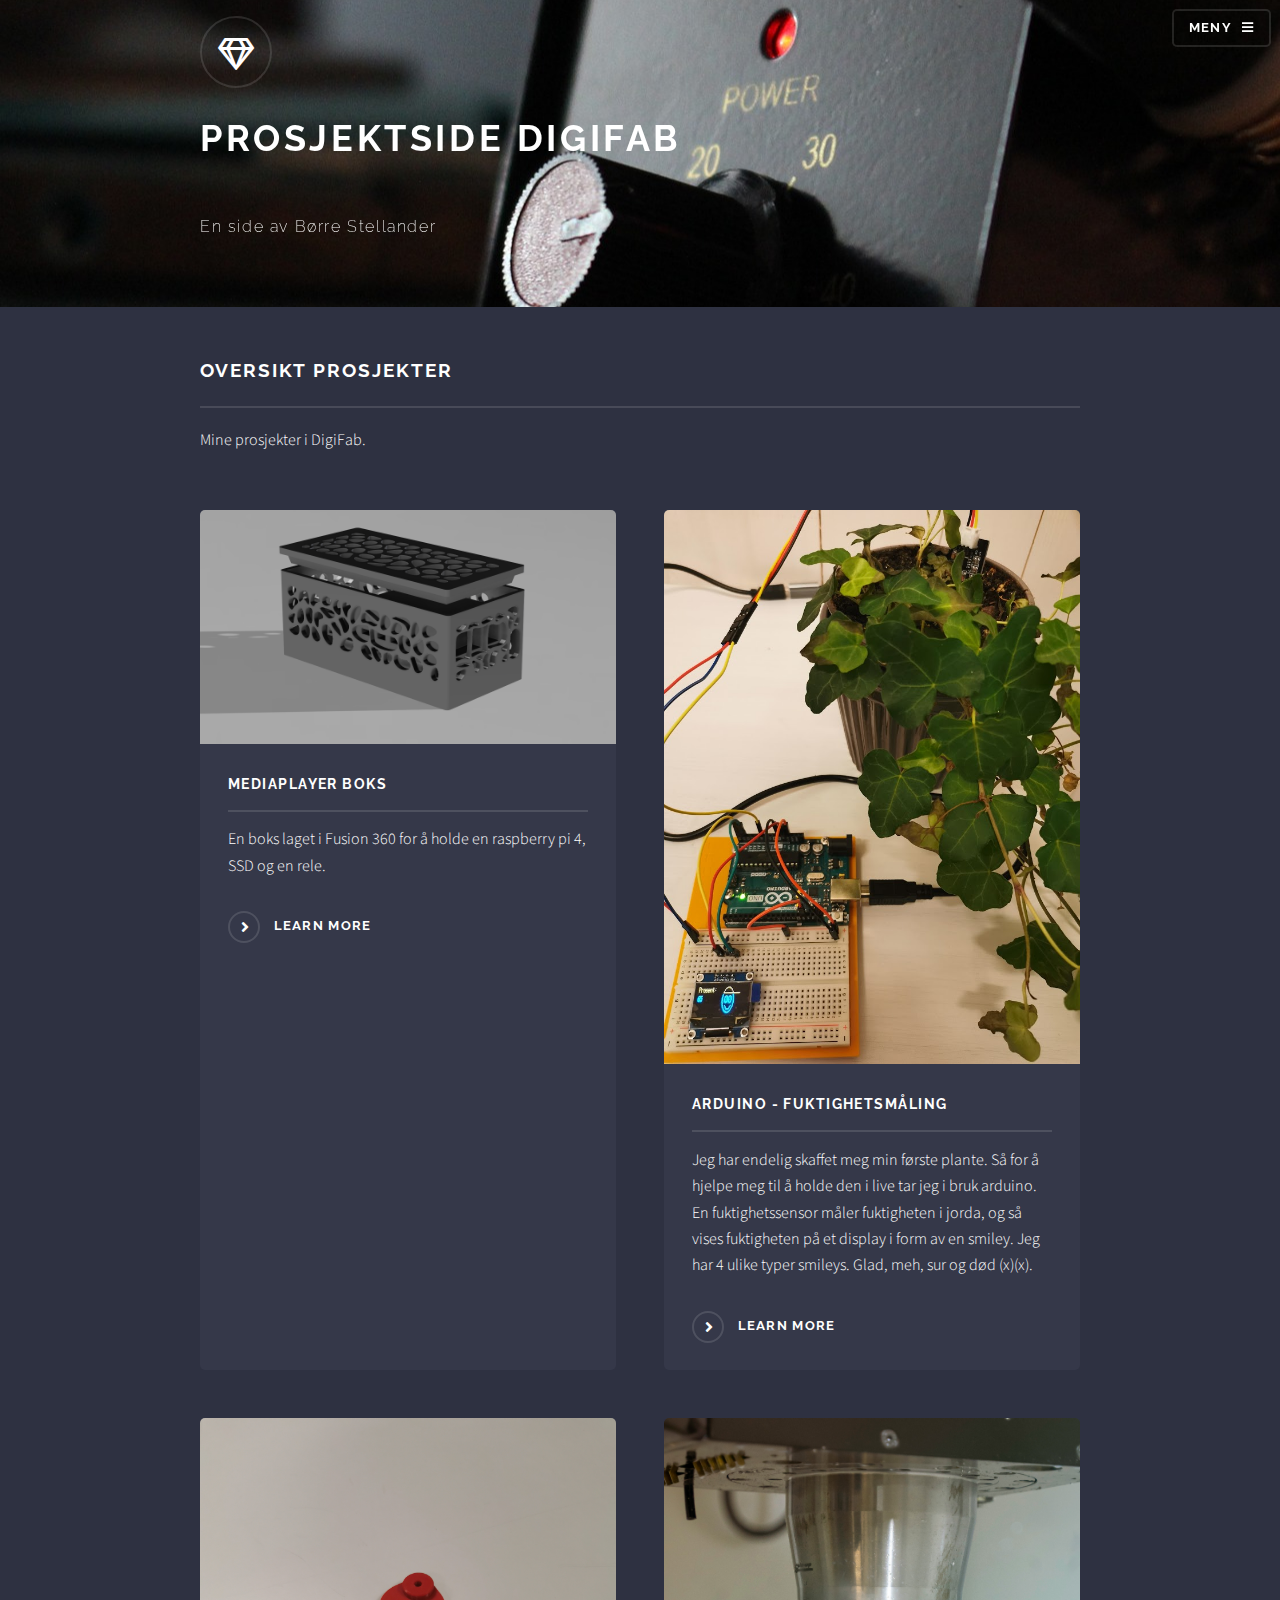
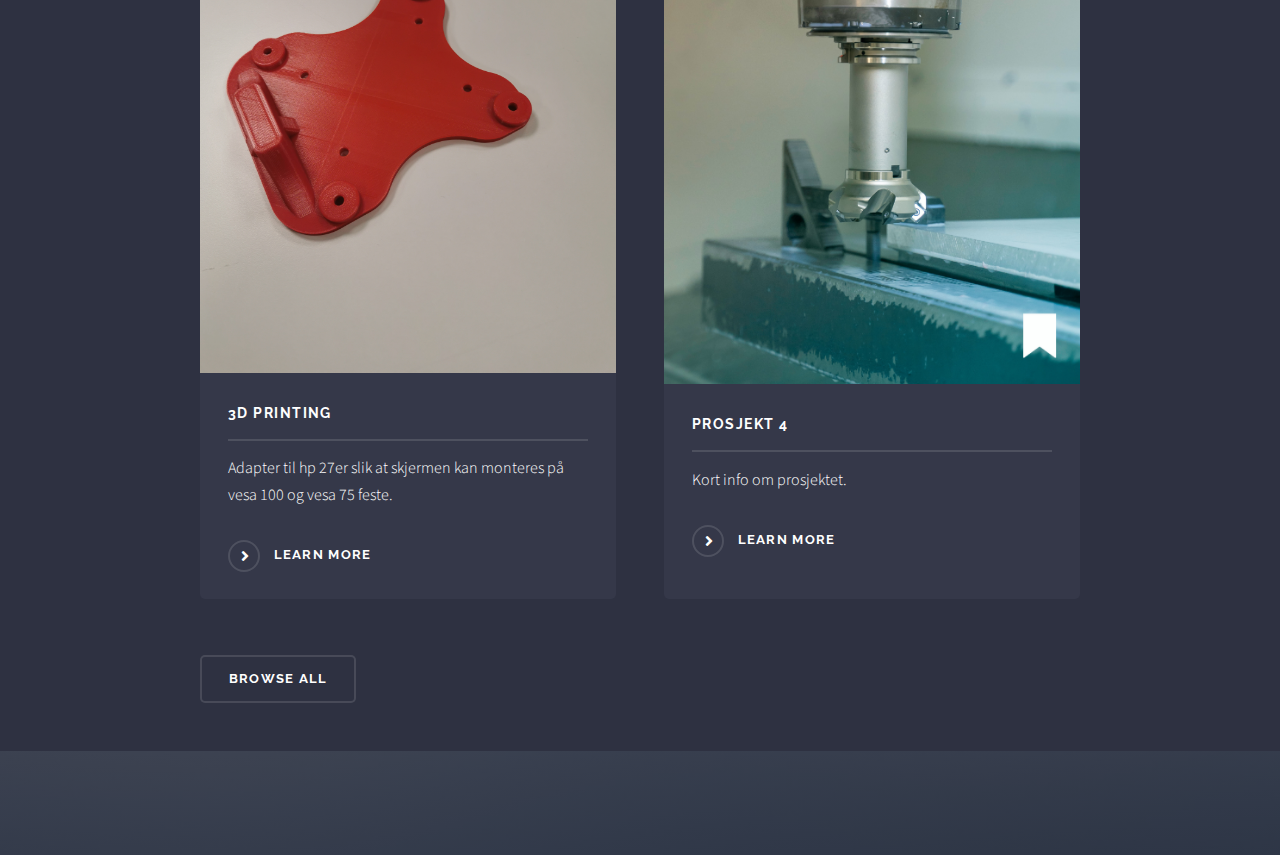
==== commit 0e5f7a45: "3D print HP27er" ====
--- a/docs/index.html
+++ b/docs/index.html
@@ -32,8 +32,7 @@
 								<li><a href="index.html">Forside</a></li>
 								<li><a href="prosjekt2.html">MediaPlayer Box</a></li>
 								<li><a href="prosjekt3.html">Fuktighetsmåling</a></li>
-								<li><a href="smart_mirror.html">Smart Mirror</a></li>
-								<li><a href="prosjekt4.html">Prosjekt 5</a></li>
+								<li><a href="prosjekt5.html">3D printingS</a></li>
 							</ul>
 							<a href="#" class="close">Close</a>
 						</div>
@@ -60,7 +59,7 @@
 									<p>Mine prosjekter i DigiFab.</p>
 									<section class="features">
 										<article id="prosjekt2">											
-											<a href="prosjekt2.html" class="image"><img src="images/Mediebox v11.png" alt="" /></a>
+											<a href="prosjekt2.html" class="image"><img src="images/Mediebox v11.png" alt="Mediebox for rpi4" /></a>
 <!-- Sett article inn i en span	og mod css for å ha link ved å trykke på hele "article"	-->												
 
 											<h3 class="major">MediaPlayer Boks</h3>
@@ -77,10 +76,10 @@
 											<a href="prosjekt3.html" class="special">Learn more</a>
 										</article>
 										<article>
-											<a href="smart_mirror.html" class="image"><img src="images/mirror.jpg" alt="" /></a>
-											<h3 class="major">Smart Mirror</h3>
-											<p>Info kommer</p>
-											<a href="#" class="special">Learn more</a>
+											<a href="prosjekt5.html" class="image"><img src="images/vesa_adapter.jpg" alt="3D printet vesa adapter" /></a>
+											<h3 class="major">3D printing</h3>
+											<p>Adapter til hp 27er slik at skjermen kan monteres på vesa 100 og vesa 75 feste.</p>
+											<a href="prosjekt5.html" class="special">Learn more</a>
 										</article>
 										<article>
 											<a href="#" class="image"><img src="images/cnc.jpg" alt="" /></a>
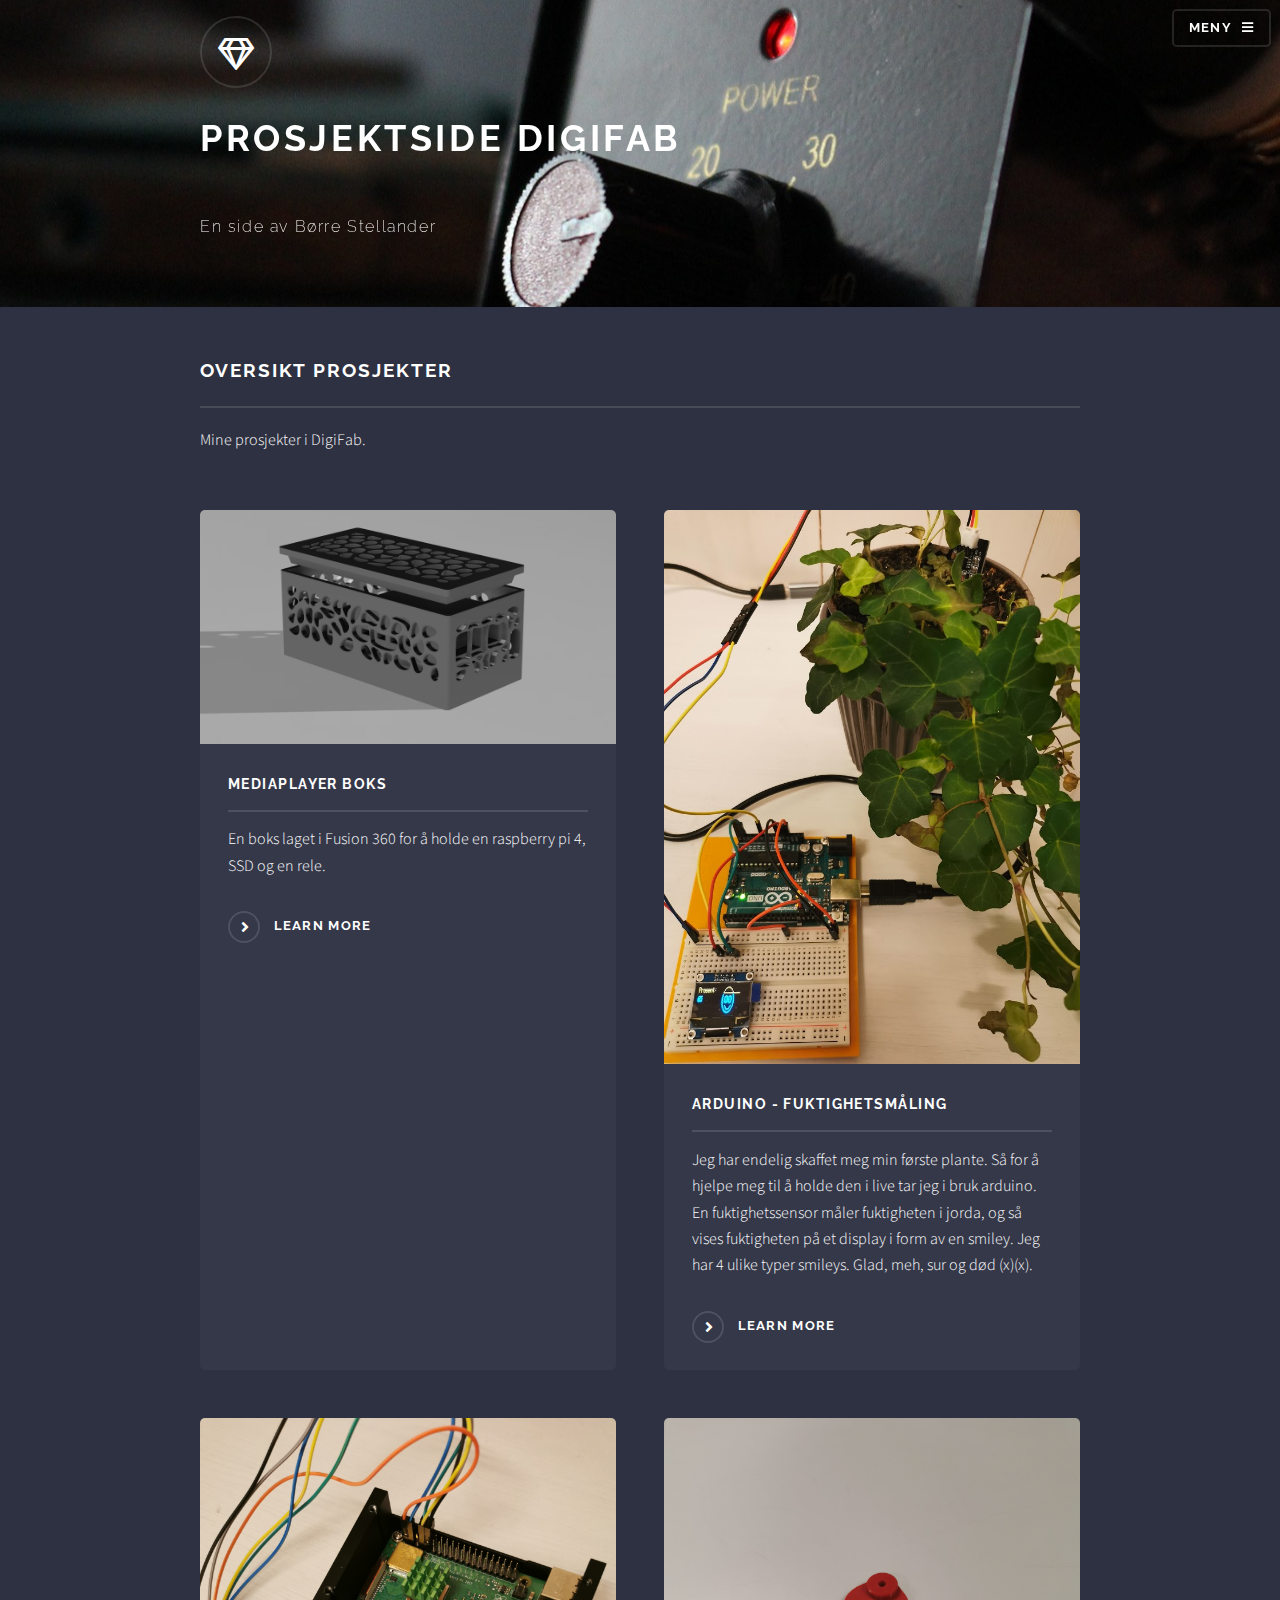
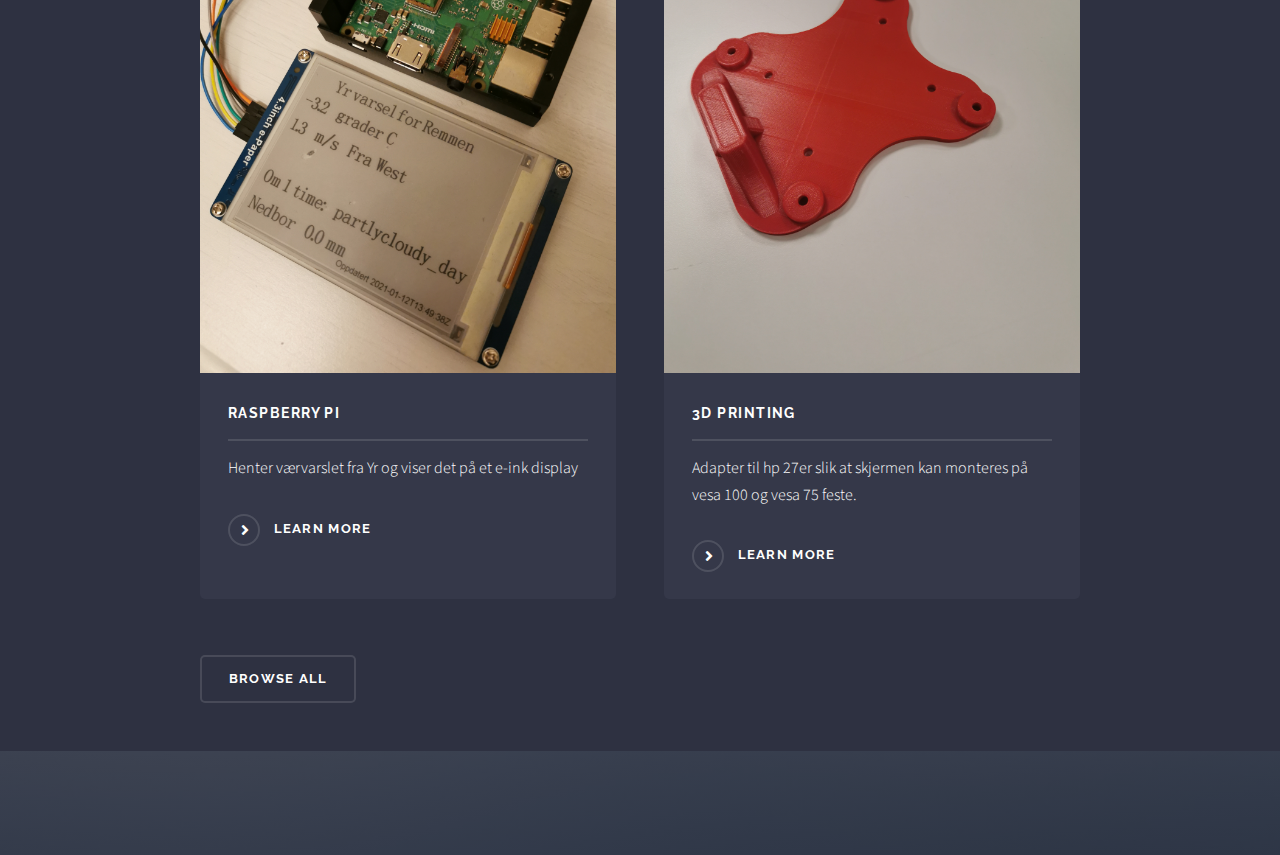
==== commit b5fed090: "Start rpi" ====
--- a/docs/index.html
+++ b/docs/index.html
@@ -30,9 +30,10 @@
 							<h2>Menu</h2>
 							<ul class="links">
 								<li><a href="index.html">Forside</a></li>
-								<li><a href="prosjekt2.html">MediaPlayer Box</a></li>
-								<li><a href="prosjekt3.html">Fuktighetsmåling</a></li>
-								<li><a href="prosjekt5.html">3D printingS</a></li>
+								<li><a href="prosjekt2.html">Design | MediaPlayer Box</a></li>
+								<li><a href="prosjekt3.html">Arduino | Fuktighetsmåling</a></li>
+								<li><a href="prosjekt4.html">Raspberry Pi | E-ink værvarsel</a></li>
+								<li><a href="prosjekt5.html">3D printing | vesa adapter hp27er</a></li>
 							</ul>
 							<a href="#" class="close">Close</a>
 						</div>
@@ -76,17 +77,18 @@
 											<a href="prosjekt3.html" class="special">Learn more</a>
 										</article>
 										<article>
+											<a href="prosjekt4.html" class="image"><img src="images/e-ink.jpg" alt="e-ink display connected to a rpi" /></a>
+											<h3 class="major">Raspberry Pi</h3>
+											<p>Henter værvarslet fra Yr og viser det på et e-ink display</p>
+											<a href="#" class="special">Learn more</a>
+										</article>
+										<article>
 											<a href="prosjekt5.html" class="image"><img src="images/vesa_adapter.jpg" alt="3D printet vesa adapter" /></a>
 											<h3 class="major">3D printing</h3>
 											<p>Adapter til hp 27er slik at skjermen kan monteres på vesa 100 og vesa 75 feste.</p>
 											<a href="prosjekt5.html" class="special">Learn more</a>
 										</article>
-										<article>
-											<a href="#" class="image"><img src="images/cnc.jpg" alt="" /></a>
-											<h3 class="major">Prosjekt 4</h3>
-											<p>Kort info om prosjektet.</p>
-											<a href="#" class="special">Learn more</a>
-										</article>
+										
 									</section>
 									<ul class="actions">
 										<li><a href="#" class="button">Browse All</a></li>
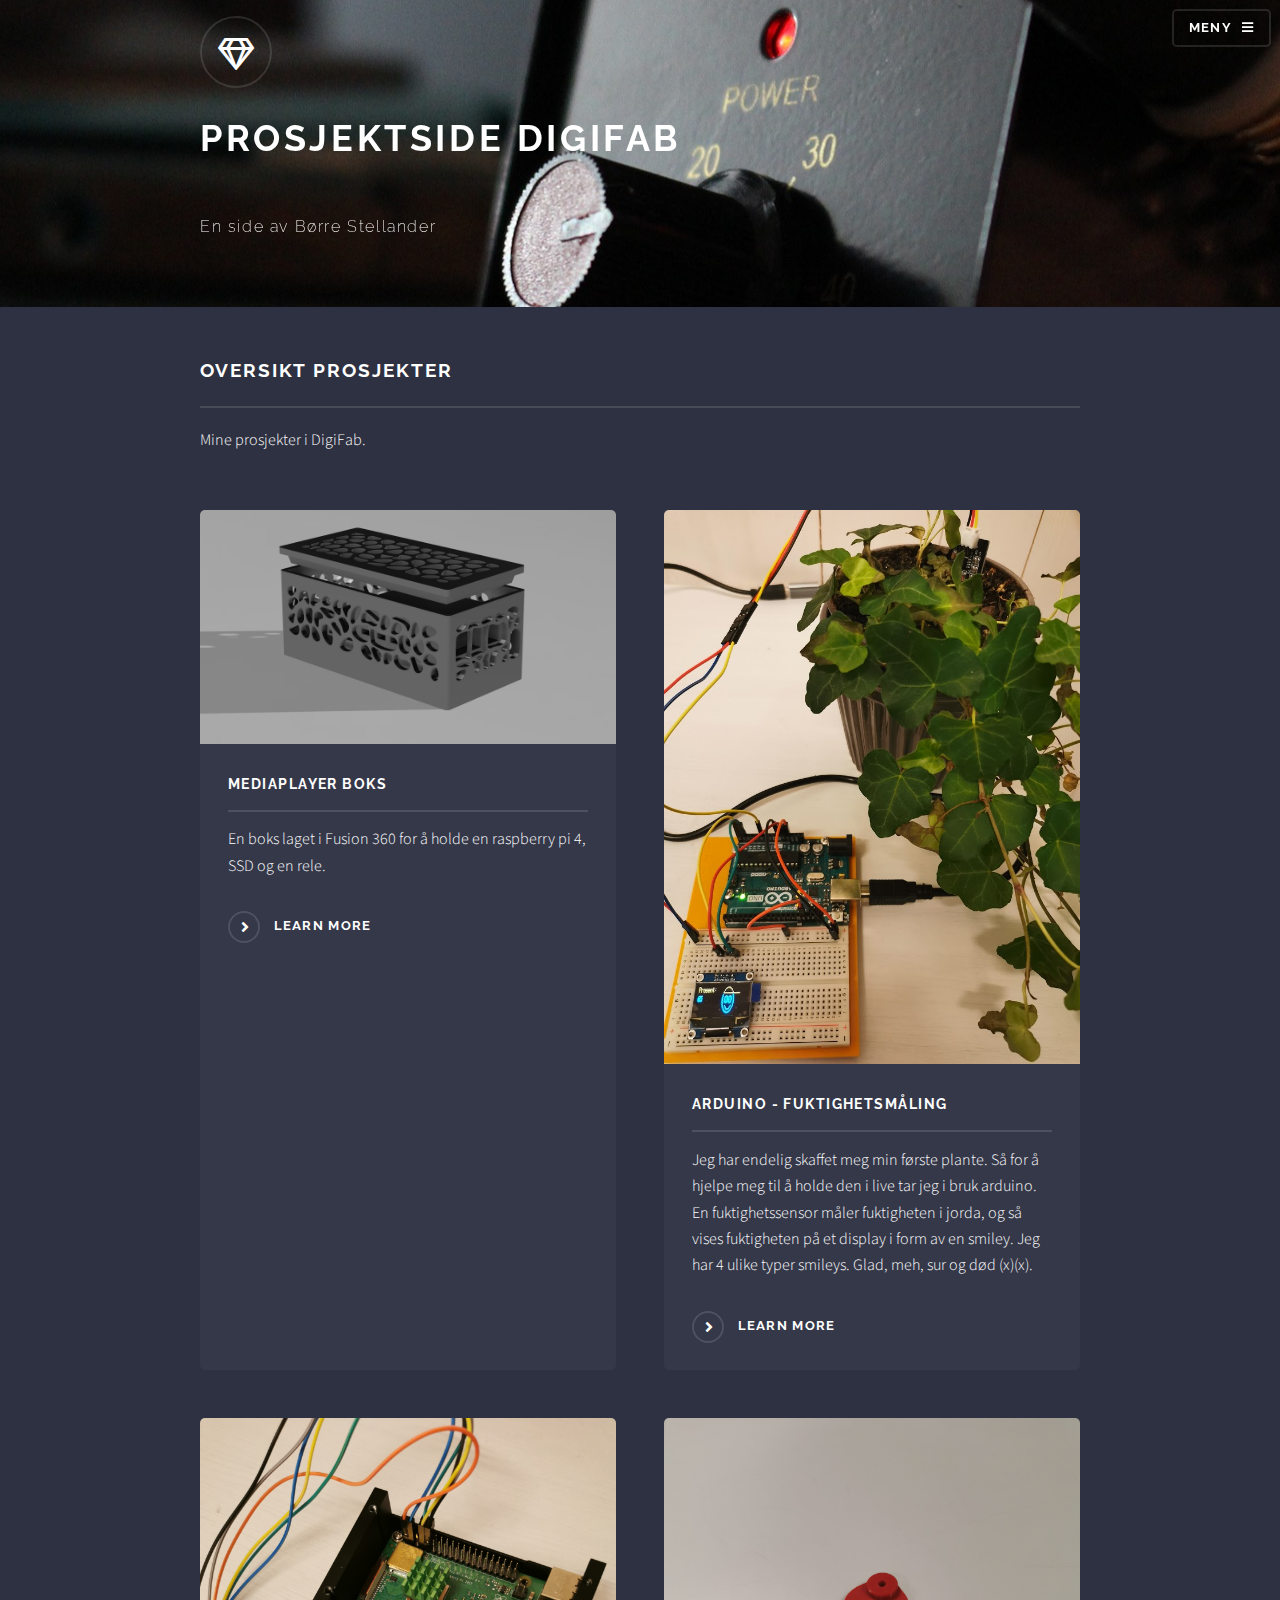
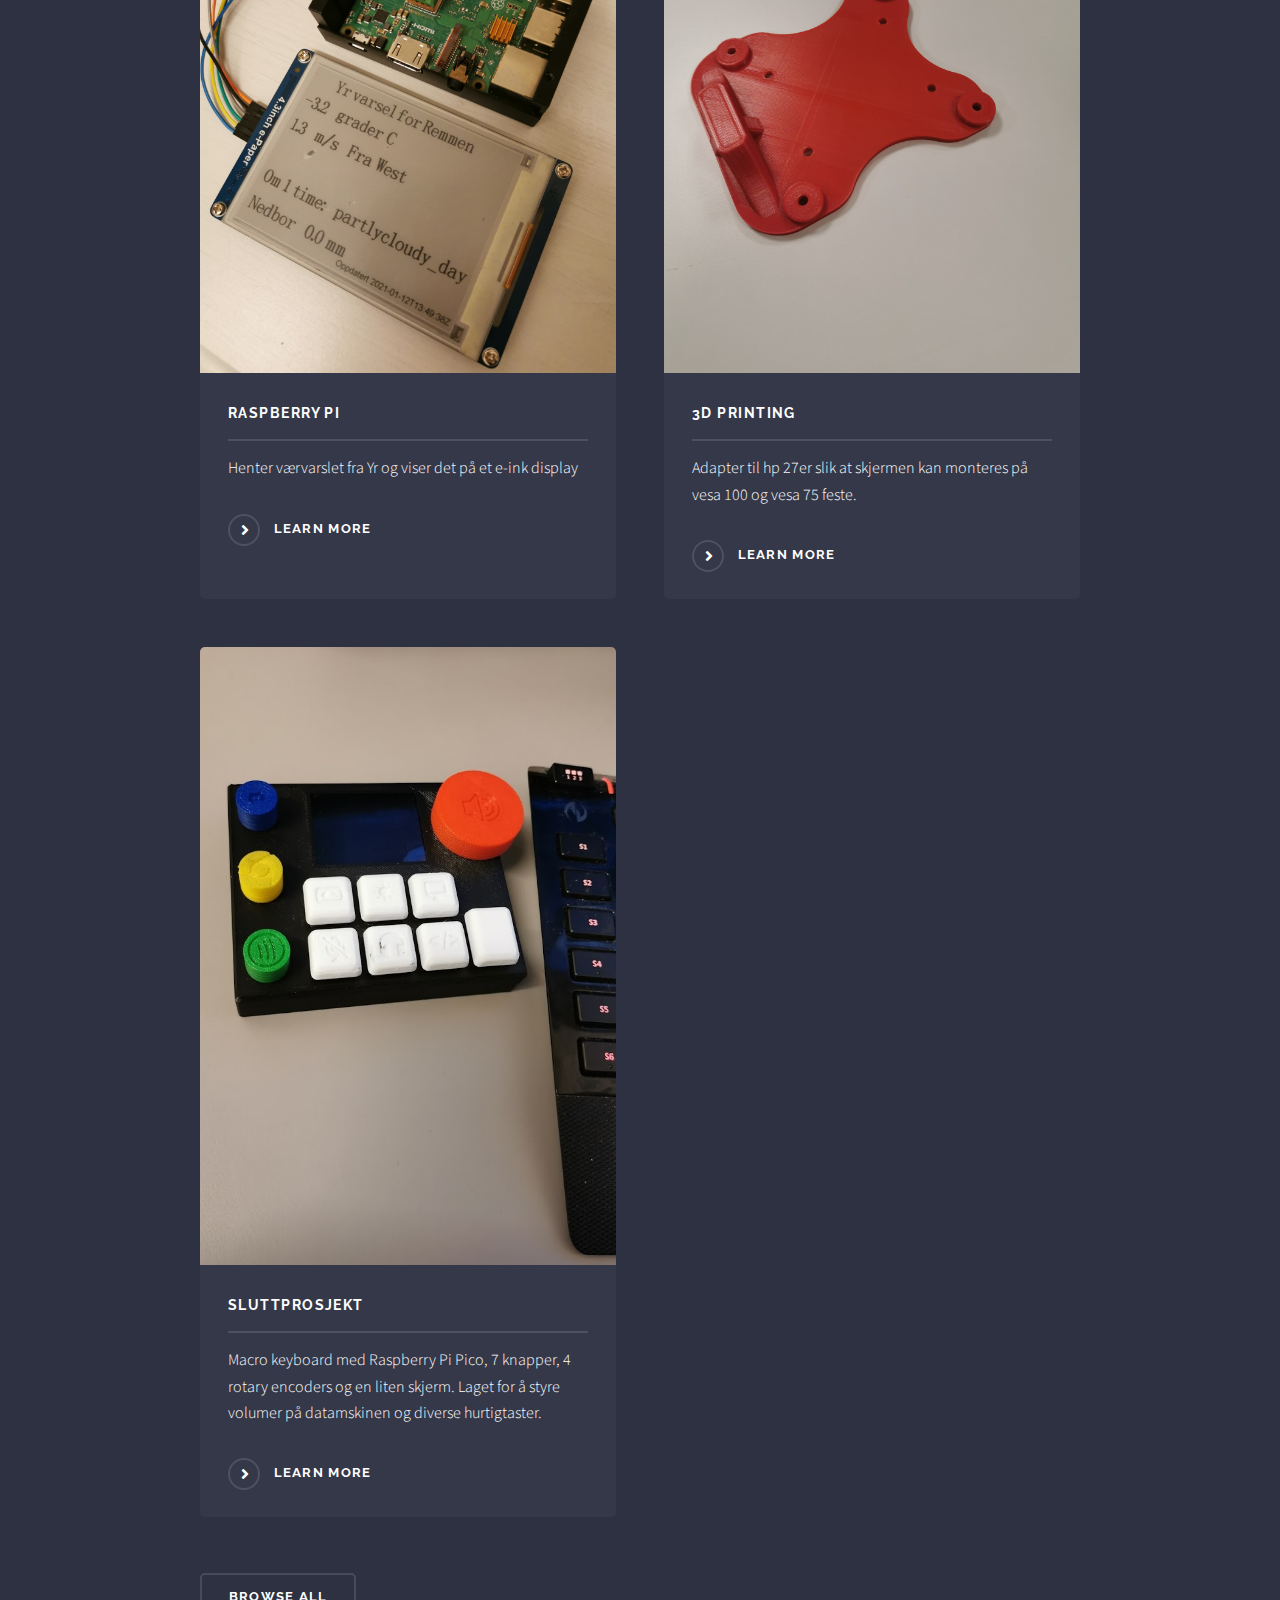
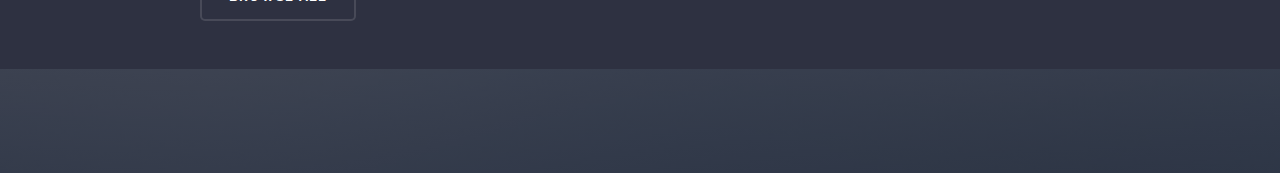
==== commit 8ea74029: "Oppdatering av main og linker" ====
--- a/docs/index.html
+++ b/docs/index.html
@@ -34,6 +34,7 @@
 								<li><a href="prosjekt3.html">Arduino | Fuktighetsmåling</a></li>
 								<li><a href="prosjekt4.html">Raspberry Pi | E-ink værvarsel</a></li>
 								<li><a href="prosjekt5.html">3D printing | vesa adapter hp27er</a></li>
+								<li><a href="sluttprosjekt.html">Sluttprosjekt | Macro Keyboard</a></li>
 							</ul>
 							<a href="#" class="close">Close</a>
 						</div>
@@ -80,13 +81,20 @@
 											<a href="prosjekt4.html" class="image"><img src="images/e-ink.jpg" alt="e-ink display connected to a rpi" /></a>
 											<h3 class="major">Raspberry Pi</h3>
 											<p>Henter værvarslet fra Yr og viser det på et e-ink display</p>
-											<a href="#" class="special">Learn more</a>
+											<a href="prosjekt4.html" class="special">Learn more</a>
 										</article>
 										<article>
 											<a href="prosjekt5.html" class="image"><img src="images/vesa_adapter.jpg" alt="3D printet vesa adapter" /></a>
 											<h3 class="major">3D printing</h3>
 											<p>Adapter til hp 27er slik at skjermen kan monteres på vesa 100 og vesa 75 feste.</p>
 											<a href="prosjekt5.html" class="special">Learn more</a>
+										</article>
+										<article>
+											<a href="sluttprosjekt.html" class="image"><img src="../Sluttprosjekt/images/MacroKeyboard.jpg" alt="Macro Keyboard"/></a>
+											<h3 class="major">Sluttprosjekt</h3>
+											<p>Macro keyboard med Raspberry Pi Pico, 7 knapper, 4 rotary encoders og en liten skjerm. 
+											Laget for å styre volumer på datamskinen og diverse hurtigtaster.</p>
+											<a href="sluttprosjekt.html" class="special">Learn more</a>
 										</article>
 										
 									</section>
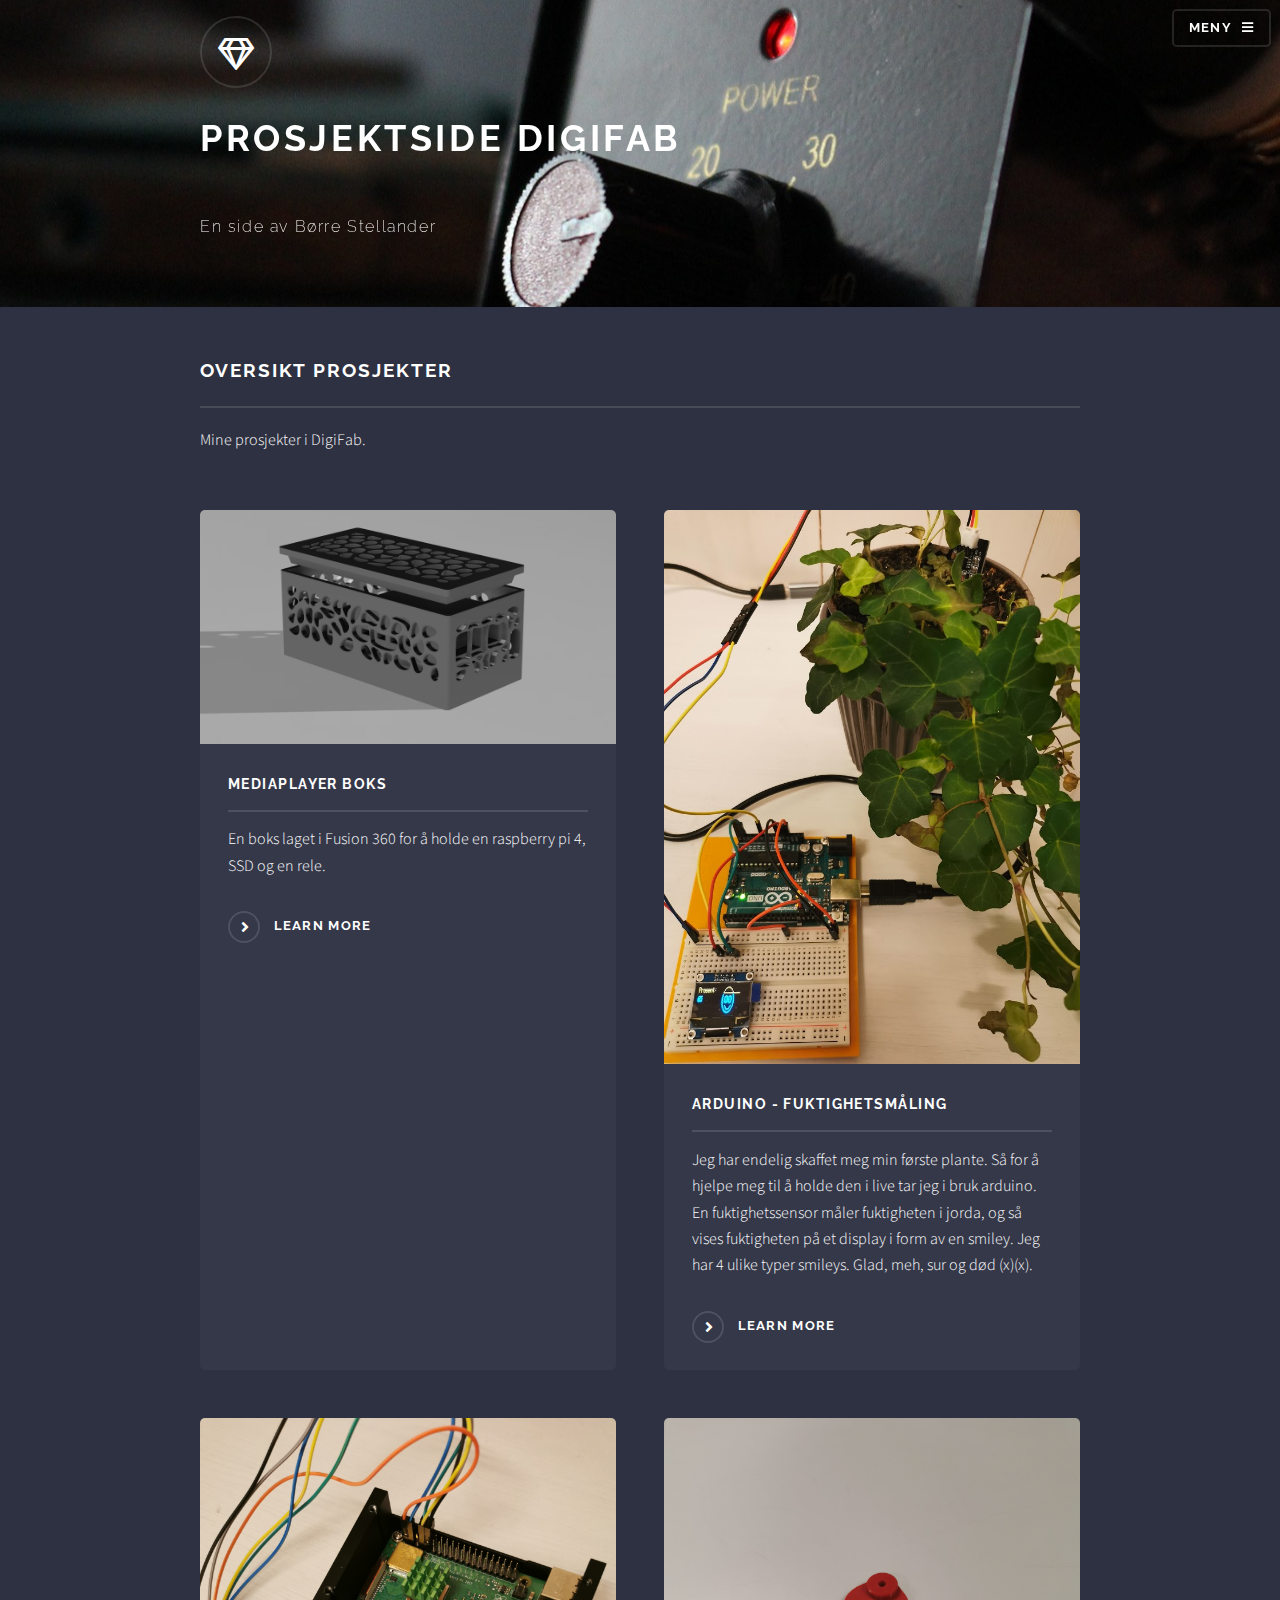
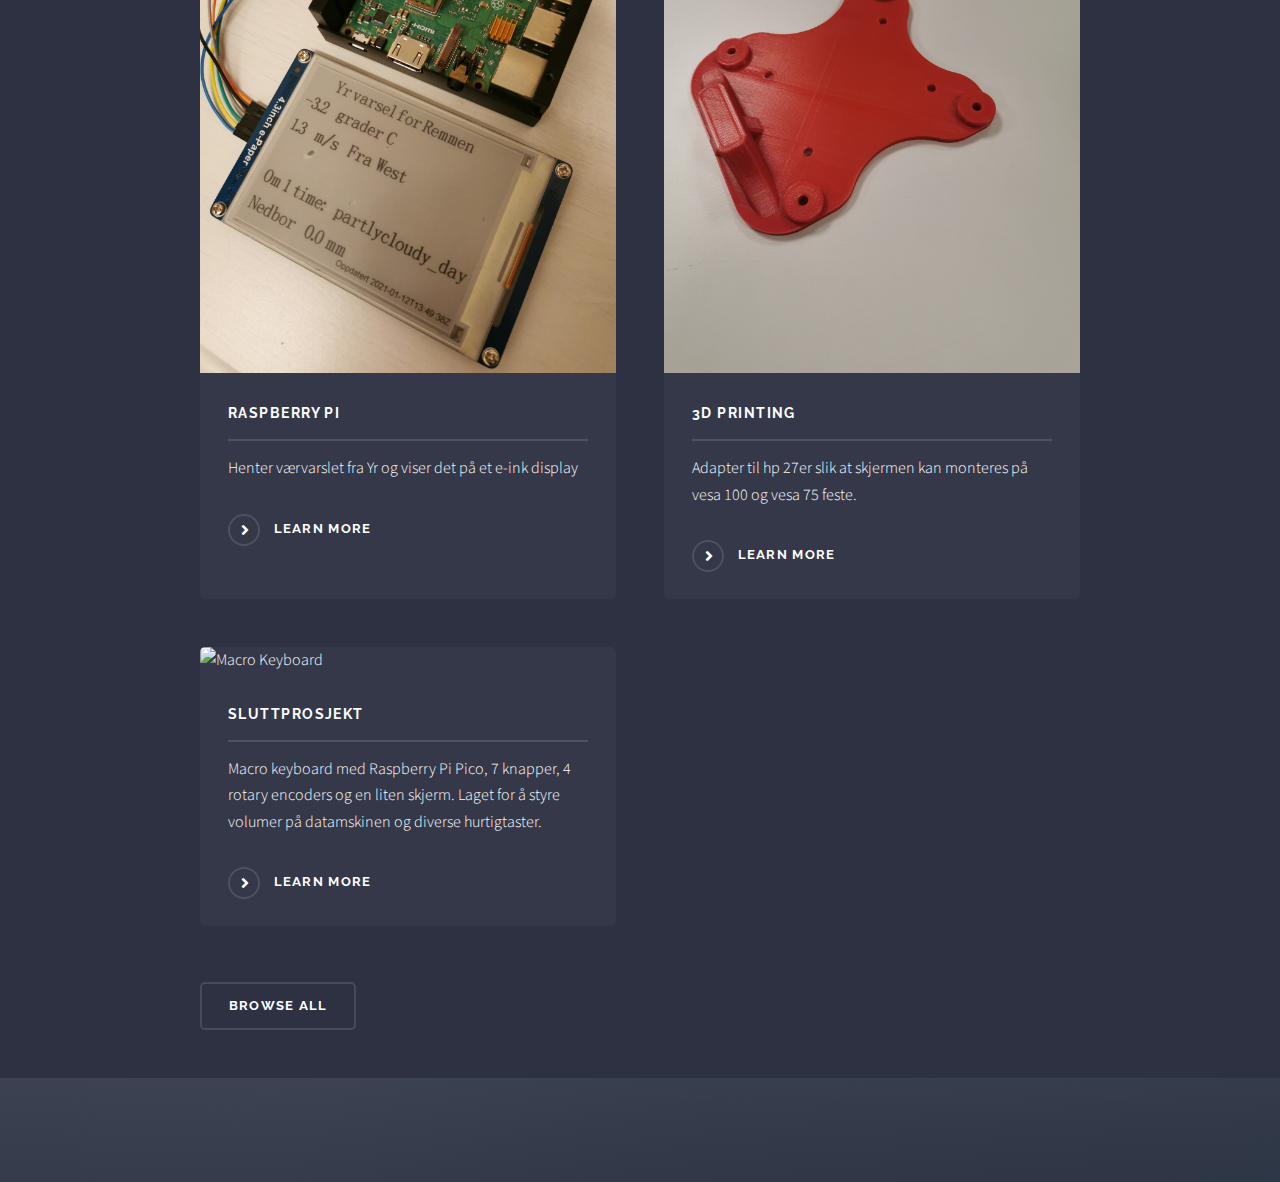
==== commit 46760ff2: "endring i bilde navn | fiks?" ====
--- a/docs/index.html
+++ b/docs/index.html
@@ -90,7 +90,7 @@
 											<a href="prosjekt5.html" class="special">Learn more</a>
 										</article>
 										<article>
-											<a href="sluttprosjekt.html" class="image"><img src="../Sluttprosjekt/images/MacroKeyboard.jpg" alt="Macro Keyboard"/></a>
+											<a href="sluttprosjekt.html" class="image"><img src="../Sluttprosjekt/images/MacroKeyboard.JPG" alt="Macro Keyboard"/></a>
 											<h3 class="major">Sluttprosjekt</h3>
 											<p>Macro keyboard med Raspberry Pi Pico, 7 knapper, 4 rotary encoders og en liten skjerm. 
 											Laget for å styre volumer på datamskinen og diverse hurtigtaster.</p>
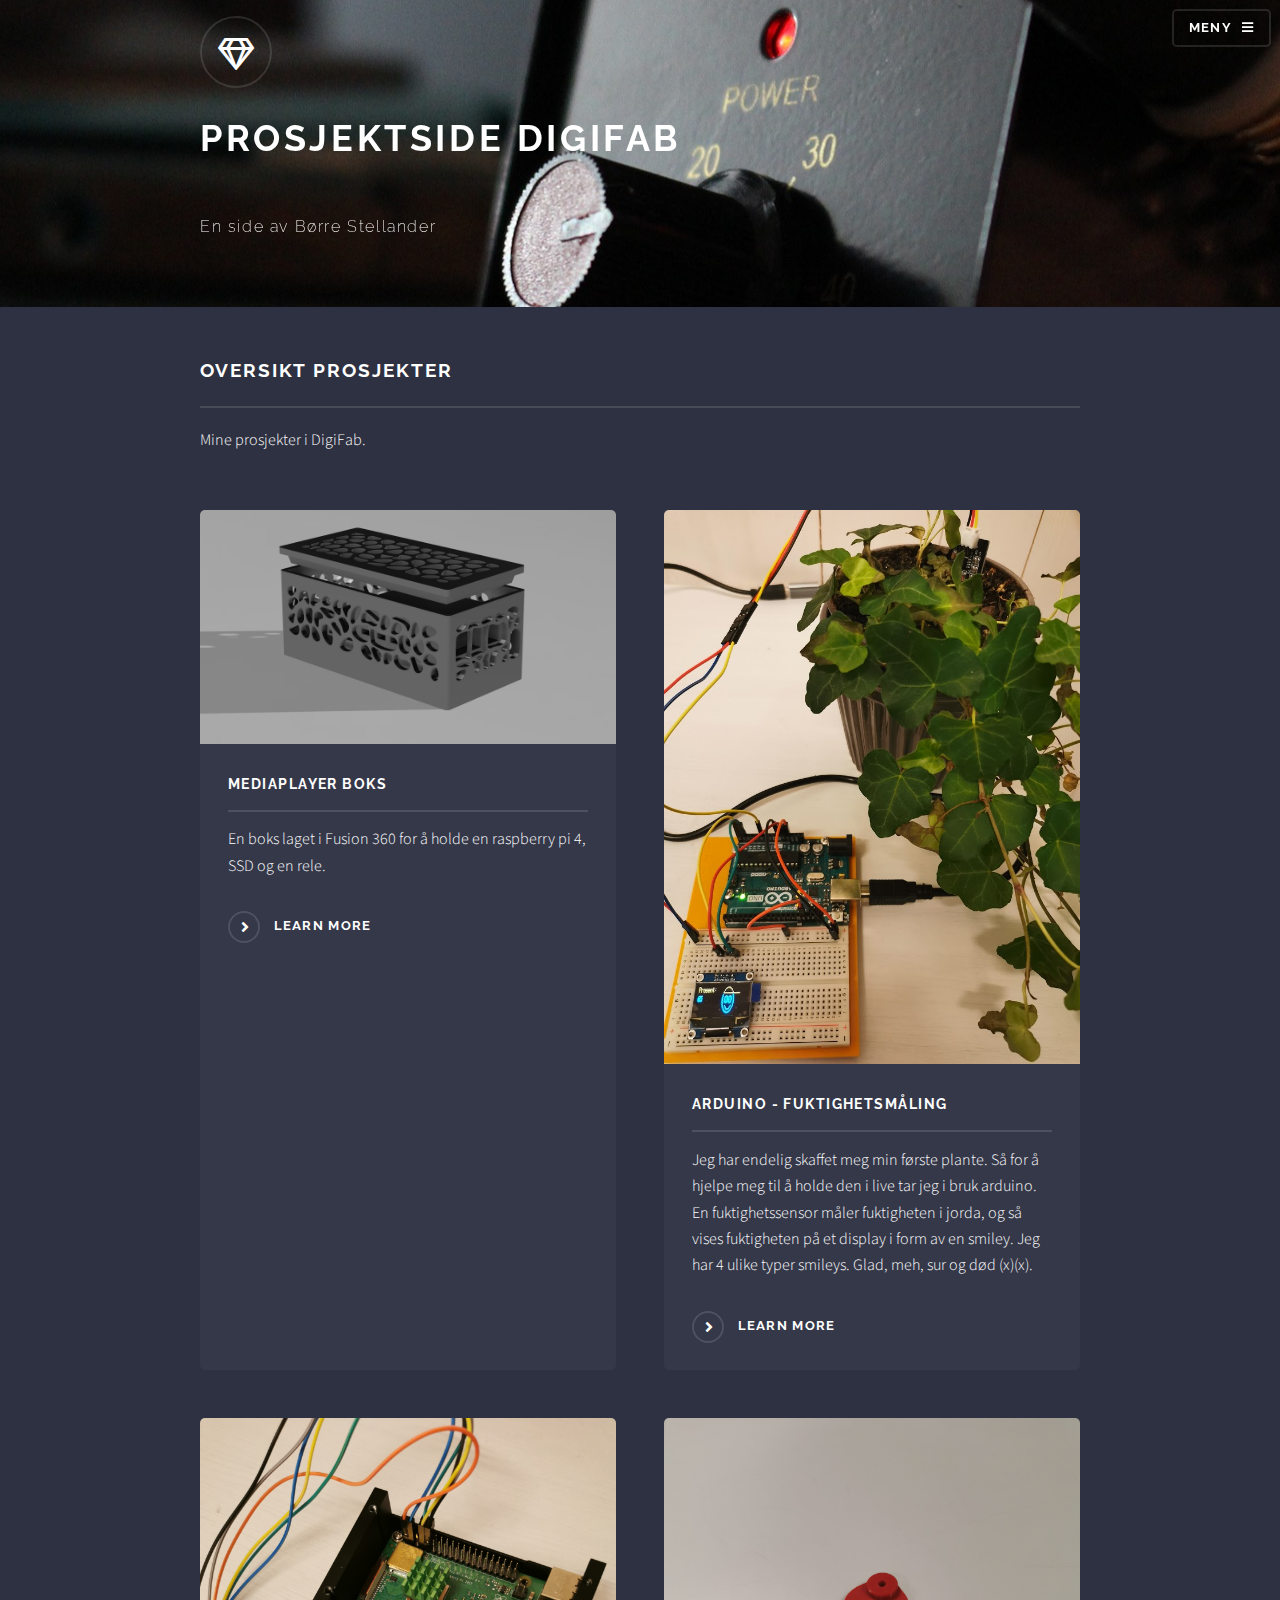
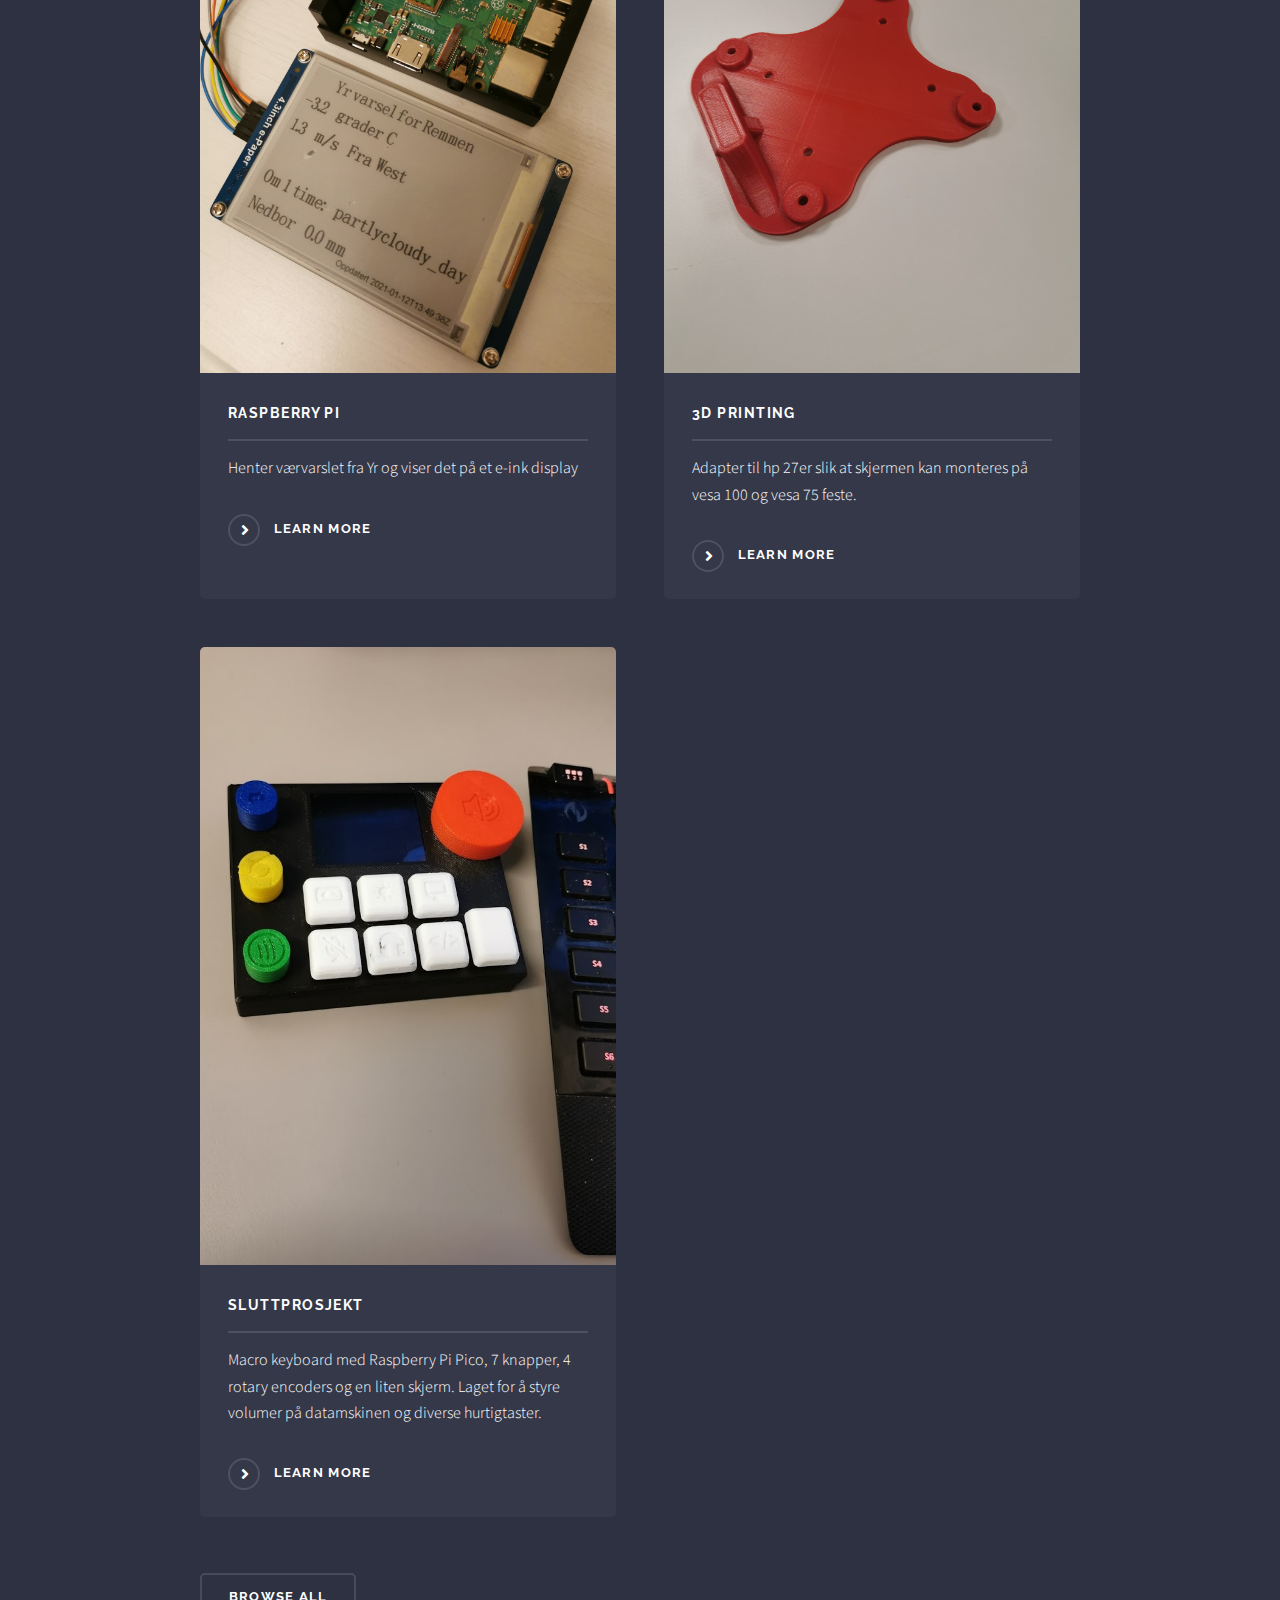
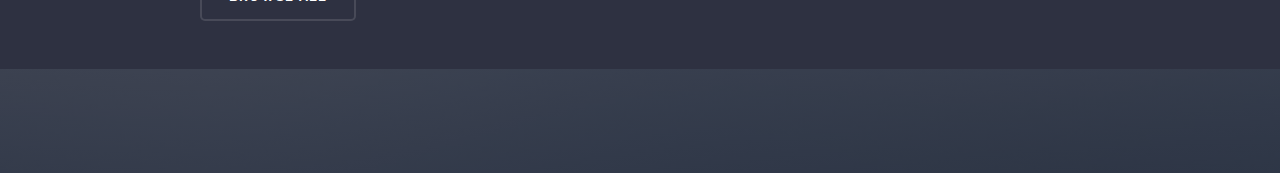
==== commit 9cb1dfdf: "endre filnavn i main til jpg" ====
--- a/docs/index.html
+++ b/docs/index.html
@@ -90,7 +90,7 @@
 											<a href="prosjekt5.html" class="special">Learn more</a>
 										</article>
 										<article>
-											<a href="sluttprosjekt.html" class="image"><img src="../Sluttprosjekt/images/MacroKeyboard.JPG" alt="Macro Keyboard"/></a>
+											<a href="sluttprosjekt.html" class="image"><img src="images/Sluttprosjekt/images/MacroKeyboard.jpg" alt="Macro Keyboard"/></a>
 											<h3 class="major">Sluttprosjekt</h3>
 											<p>Macro keyboard med Raspberry Pi Pico, 7 knapper, 4 rotary encoders og en liten skjerm. 
 											Laget for å styre volumer på datamskinen og diverse hurtigtaster.</p>
